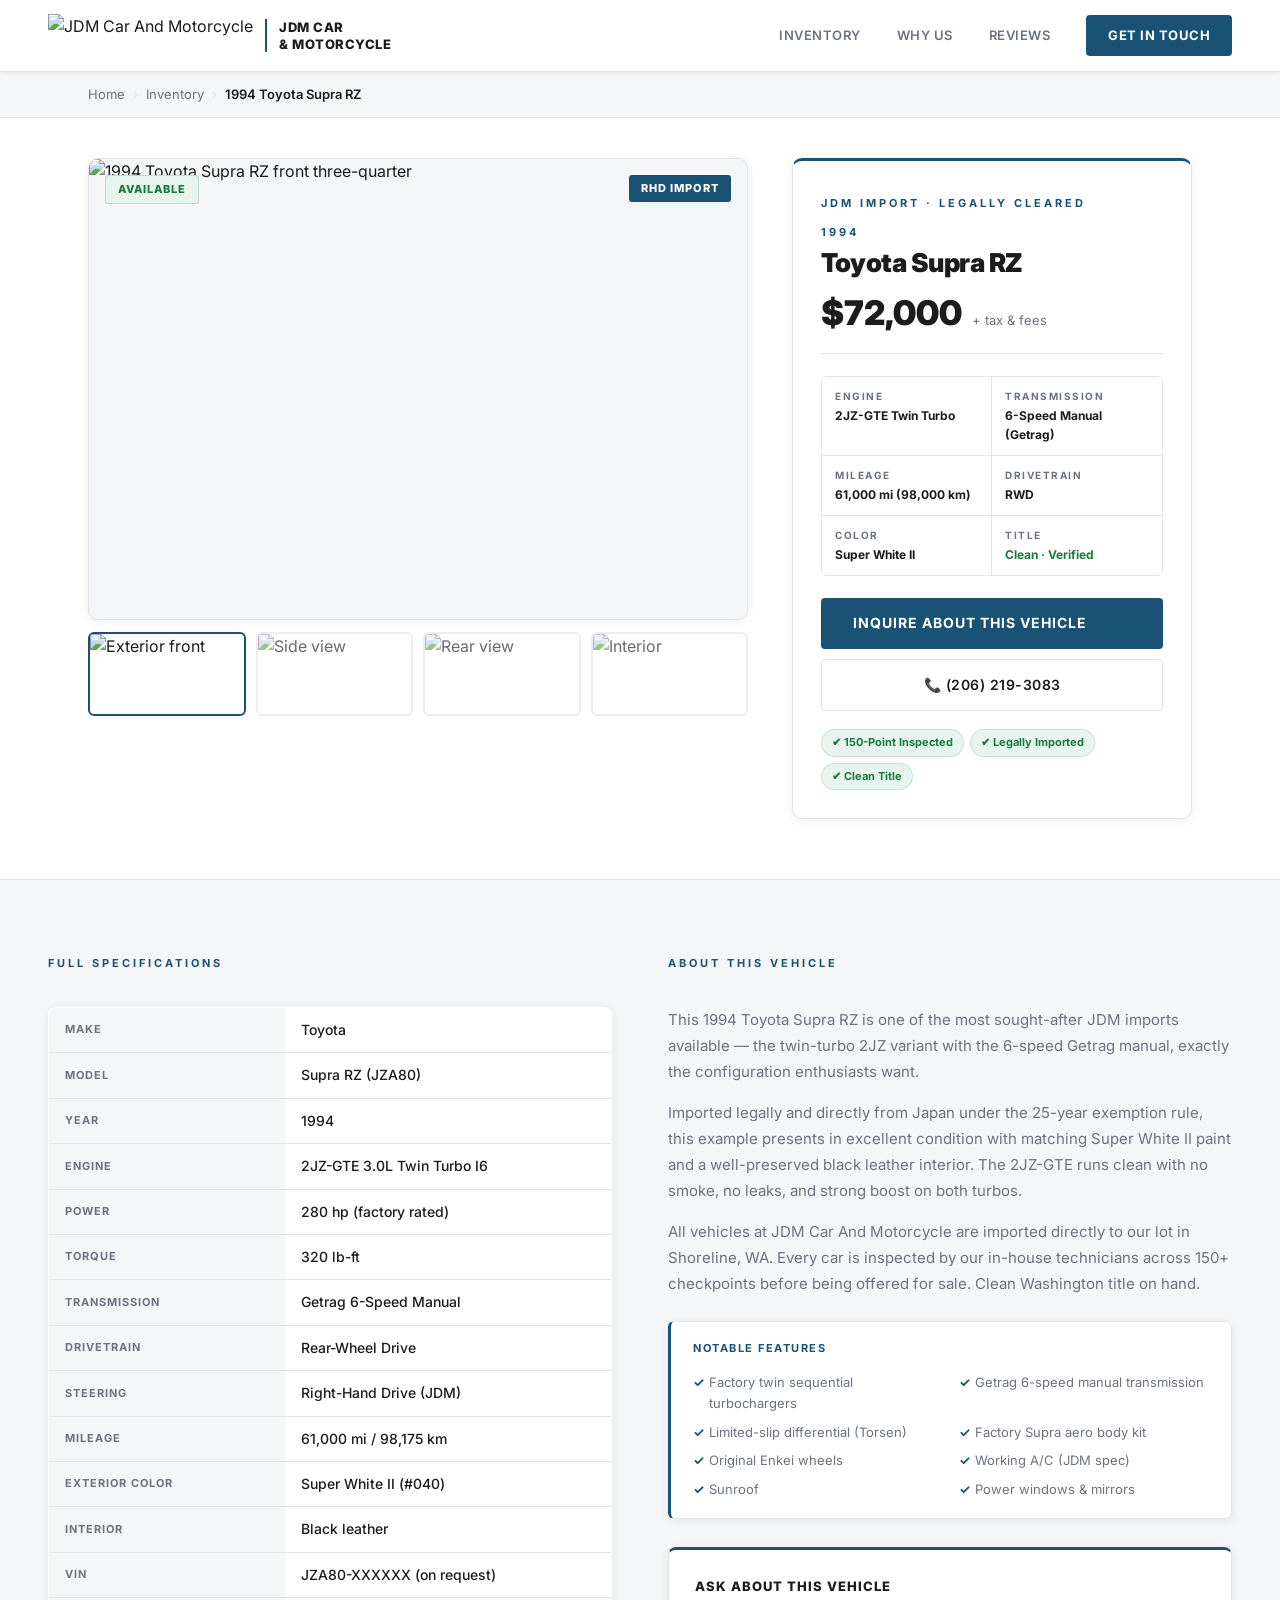
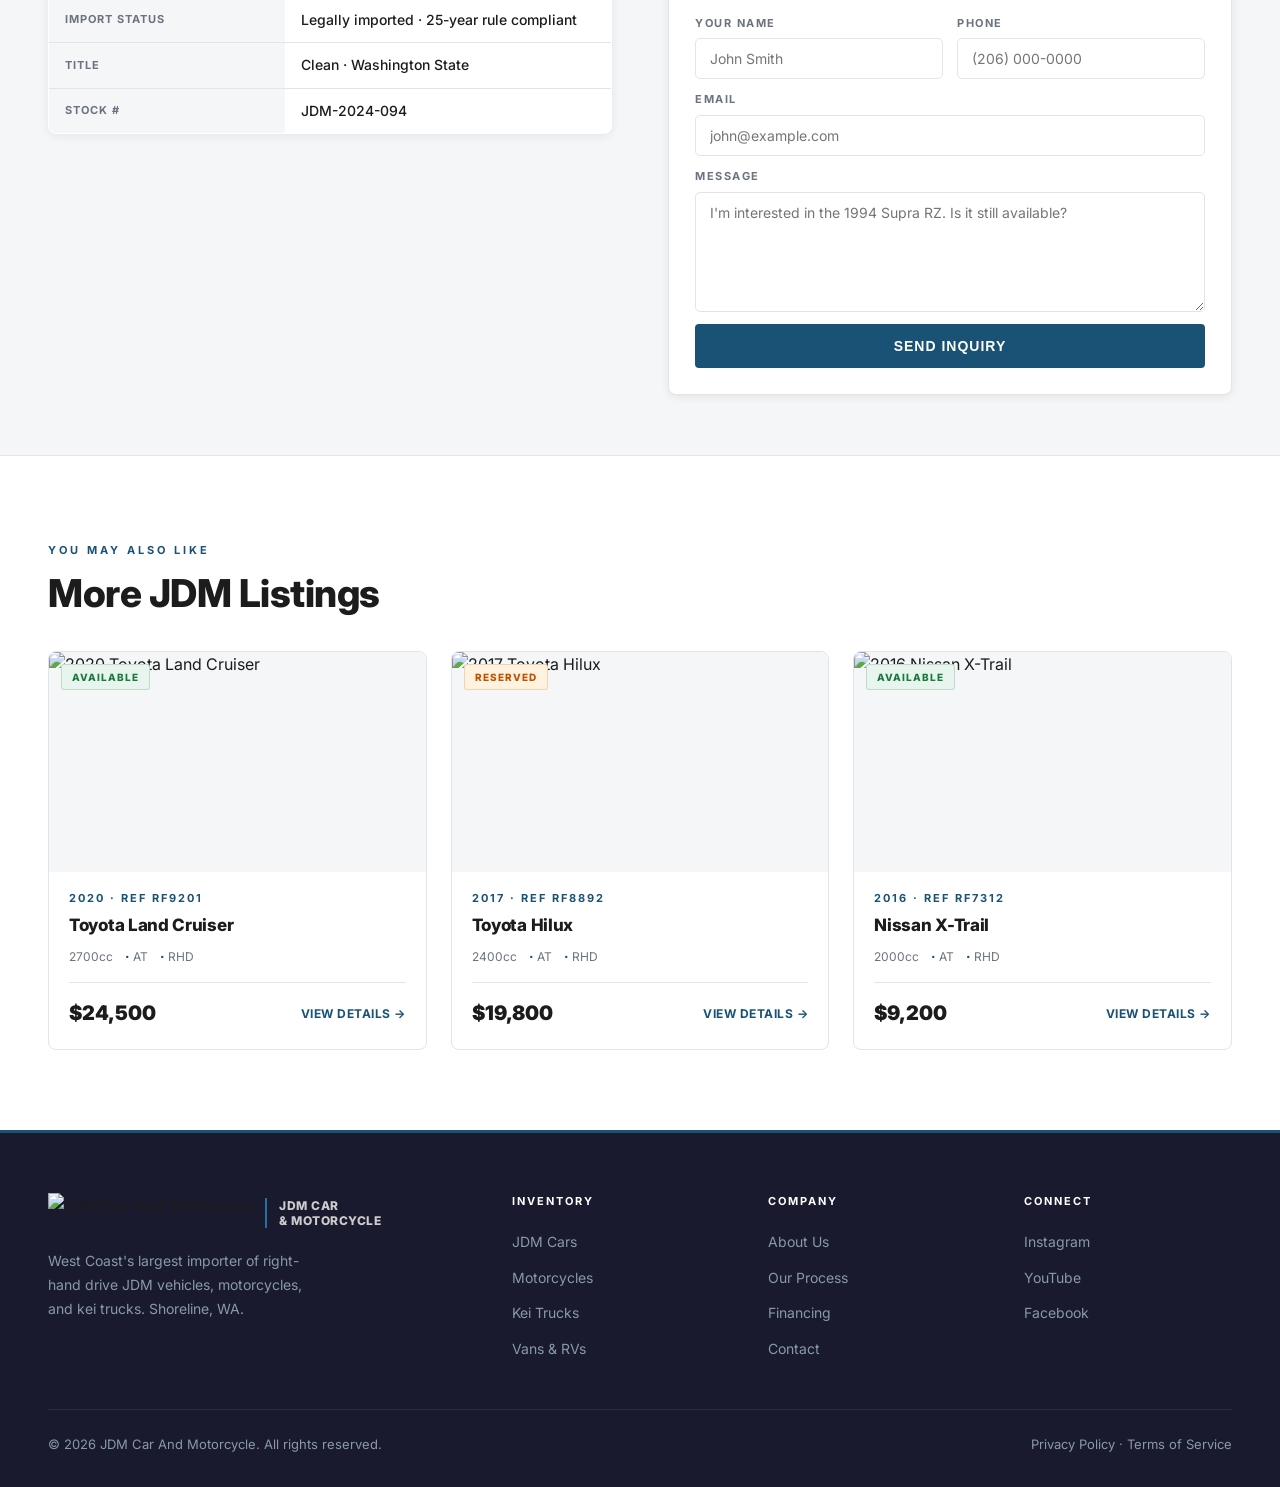
==== vehicle.html @ b1fac170 "Fix broken Aqua Hybrid photo with working Unsplash ID" ====
<!DOCTYPE html>
<html lang="en">
<head>
  <meta charset="UTF-8" />
  <meta name="viewport" content="width=device-width, initial-scale=1.0" />
  <title>1994 Toyota Supra RZ — JDM Car And Motorcycle</title>
  <meta name="description" content="1994 Toyota Supra RZ — 2JZ-GTE Twin Turbo, 6-Speed Manual, 61,000 mi. Legally imported from Japan. JDM Car And Motorcycle, Shoreline WA." />
  <link rel="preconnect" href="https://fonts.googleapis.com" />
  <link href="https://fonts.googleapis.com/css2?family=Inter:wght@400;500;600;700;800;900&display=swap" rel="stylesheet" />
  <link rel="stylesheet" href="styles.css" />
  <link rel="stylesheet" href="vehicle.css" />
</head>
<body>

  <!-- ===== HEADER ===== -->
  <header>
    <a href="index.html" class="logo-wrap">
      <img src="jdm-logo.jpeg" alt="JDM Car And Motorcycle" class="logo-img" />
      <span class="logo-name">JDM Car<br/>&amp; Motorcycle</span>
    </a>
    <nav>
      <a href="index.html#inventory">Inventory</a>
      <a href="index.html#why">Why Us</a>
      <a href="index.html#testimonials">Reviews</a>
      <a href="index.html#contact" class="nav-cta">Get in Touch</a>
    </nav>
    <button type="button" class="menu-toggle" aria-label="Menu">
      <span></span><span></span><span></span>
    </button>
  </header>

  <!-- ===== BREADCRUMB ===== -->
  <div class="breadcrumb-bar">
    <div class="breadcrumb-inner">
      <a href="index.html">Home</a>
      <span class="bc-sep">›</span>
      <a href="index.html#inventory">Inventory</a>
      <span class="bc-sep">›</span>
      <span>1994 Toyota Supra RZ</span>
    </div>
  </div>

  <!-- ===== VEHICLE HERO ===== -->
  <section class="vehicle-hero">

    <!-- Main image + gallery -->
    <div class="gallery-panel">
      <div class="main-image">
        <img id="main-img" src="https://images.unsplash.com/photo-1552519507-da3b142c6e3d?w=1200&q=85" alt="1994 Toyota Supra RZ front three-quarter" />
        <span class="vehicle-badge-hero">Available</span>
        <span class="rhd-tag">RHD Import</span>
      </div>
      <div class="thumb-row">
        <img class="thumb active" src="https://images.unsplash.com/photo-1552519507-da3b142c6e3d?w=400&q=75" alt="Exterior front" onclick="swapImg(this, 'https://images.unsplash.com/photo-1552519507-da3b142c6e3d?w=1200&q=85')" />
        <img class="thumb" src="https://images.unsplash.com/photo-1541899481282-d53bffe3c35d?w=400&q=75" alt="Side view" onclick="swapImg(this, 'https://images.unsplash.com/photo-1541899481282-d53bffe3c35d?w=1200&q=85')" />
        <img class="thumb" src="https://images.unsplash.com/photo-1533473359331-0135ef1b58bf?w=400&q=75" alt="Rear view" onclick="swapImg(this, 'https://images.unsplash.com/photo-1533473359331-0135ef1b58bf?w=1200&q=85')" />
        <img class="thumb" src="https://images.unsplash.com/photo-1606016159991-dfe4f2746ad5?w=400&q=75" alt="Interior" onclick="swapImg(this, 'https://images.unsplash.com/photo-1606016159991-dfe4f2746ad5?w=1200&q=85')" />
      </div>
    </div>

    <!-- Info panel -->
    <div class="info-panel">
      <div class="section-label">JDM Import · Legally Cleared</div>
      <div class="vehicle-year-tag">1994</div>
      <h1 class="vehicle-title">Toyota Supra RZ</h1>

      <div class="price-row">
        <span class="vehicle-price">$72,000</span>
        <span class="price-note">+ tax &amp; fees</span>
      </div>

      <div class="quick-specs">
        <div class="qs-item">
          <div class="qs-label">Engine</div>
          <div class="qs-value">2JZ-GTE Twin Turbo</div>
        </div>
        <div class="qs-item">
          <div class="qs-label">Transmission</div>
          <div class="qs-value">6-Speed Manual (Getrag)</div>
        </div>
        <div class="qs-item">
          <div class="qs-label">Mileage</div>
          <div class="qs-value">61,000 mi (98,000 km)</div>
        </div>
        <div class="qs-item">
          <div class="qs-label">Drivetrain</div>
          <div class="qs-value">RWD</div>
        </div>
        <div class="qs-item">
          <div class="qs-label">Color</div>
          <div class="qs-value">Super White II</div>
        </div>
        <div class="qs-item">
          <div class="qs-label">Title</div>
          <div class="qs-value green">Clean · Verified</div>
        </div>
      </div>

      <div class="panel-actions">
        <a href="index.html#contact" class="btn-primary">Inquire About This Vehicle</a>
        <a href="tel:2062193083" class="btn-outline">📞 (206) 219-3083</a>
      </div>

      <div class="trust-row">
        <div class="trust-item">✔ 150-Point Inspected</div>
        <div class="trust-item">✔ Legally Imported</div>
        <div class="trust-item">✔ Clean Title</div>
      </div>
    </div>
  </section>

  <!-- ===== FULL SPECS ===== -->
  <div class="details-wrap">
    <div class="details-grid">

      <!-- Specs table -->
      <div class="specs-block">
        <h2 class="block-title"><span class="section-label">Full Specifications</span></h2>
        <table class="specs-table">
          <tbody>
            <tr><th>Make</th><td>Toyota</td></tr>
            <tr><th>Model</th><td>Supra RZ (JZA80)</td></tr>
            <tr><th>Year</th><td>1994</td></tr>
            <tr><th>Engine</th><td>2JZ-GTE 3.0L Twin Turbo I6</td></tr>
            <tr><th>Power</th><td>280 hp (factory rated)</td></tr>
            <tr><th>Torque</th><td>320 lb-ft</td></tr>
            <tr><th>Transmission</th><td>Getrag 6-Speed Manual</td></tr>
            <tr><th>Drivetrain</th><td>Rear-Wheel Drive</td></tr>
            <tr><th>Steering</th><td>Right-Hand Drive (JDM)</td></tr>
            <tr><th>Mileage</th><td>61,000 mi / 98,175 km</td></tr>
            <tr><th>Exterior Color</th><td>Super White II (#040)</td></tr>
            <tr><th>Interior</th><td>Black leather</td></tr>
            <tr><th>VIN</th><td>JZA80-XXXXXX (on request)</td></tr>
            <tr><th>Import Status</th><td>Legally imported · 25-year rule compliant</td></tr>
            <tr><th>Title</th><td>Clean · Washington State</td></tr>
            <tr><th>Stock #</th><td>JDM-2024-094</td></tr>
          </tbody>
        </table>
      </div>

      <!-- Description + inquiry -->
      <div class="desc-block">
        <h2 class="block-title"><span class="section-label">About This Vehicle</span></h2>
        <div class="vehicle-desc">
          <p>This 1994 Toyota Supra RZ is one of the most sought-after JDM imports available — the twin-turbo 2JZ variant with the 6-speed Getrag manual, exactly the configuration enthusiasts want.</p>
          <p>Imported legally and directly from Japan under the 25-year exemption rule, this example presents in excellent condition with matching Super White II paint and a well-preserved black leather interior. The 2JZ-GTE runs clean with no smoke, no leaks, and strong boost on both turbos.</p>
          <p>All vehicles at JDM Car And Motorcycle are imported directly to our lot in Shoreline, WA. Every car is inspected by our in-house technicians across 150+ checkpoints before being offered for sale. Clean Washington title on hand.</p>
        </div>

        <div class="features-list">
          <h3>Notable Features</h3>
          <ul>
            <li>Factory twin sequential turbochargers</li>
            <li>Getrag 6-speed manual transmission</li>
            <li>Limited-slip differential (Torsen)</li>
            <li>Factory Supra aero body kit</li>
            <li>Original Enkei wheels</li>
            <li>Working A/C (JDM spec)</li>
            <li>Sunroof</li>
            <li>Power windows &amp; mirrors</li>
          </ul>
        </div>

        <!-- Mini inquiry form -->
        <div class="vehicle-inquiry">
          <h3>Ask About This Vehicle</h3>
          <form onsubmit="return false;" class="mini-form">
            <div class="form-row">
              <div class="form-group">
                <label for="v-name">Your Name</label>
                <input id="v-name" type="text" placeholder="John Smith" />
              </div>
              <div class="form-group">
                <label for="v-phone">Phone</label>
                <input id="v-phone" type="tel" placeholder="(206) 000-0000" />
              </div>
            </div>
            <div class="form-group">
              <label for="v-email">Email</label>
              <input id="v-email" type="email" placeholder="john@example.com" />
            </div>
            <div class="form-group">
              <label for="v-msg">Message</label>
              <textarea id="v-msg" placeholder="I'm interested in the 1994 Supra RZ. Is it still available?"></textarea>
            </div>
            <button type="submit" class="btn-primary btn-full">Send Inquiry</button>
          </form>
        </div>
      </div>

    </div>
  </div>

  <!-- ===== RELATED LISTINGS ===== -->
  <div class="related-wrap">
    <div class="related-inner">
      <div class="section-label">You May Also Like</div>
      <h2 class="section-title">More JDM Listings</h2>

      <div class="related-grid">

        <a href="vehicle.html" class="car-card">
          <div class="car-image">
            <img src="https://images.unsplash.com/photo-1541899481282-d53bffe3c35d?w=600&q=75" alt="2020 Toyota Land Cruiser" loading="lazy" />
            <span class="car-badge">Available</span>
          </div>
          <div class="car-info">
            <div class="car-year">2020 · Ref RF9201</div>
            <div class="car-name">Toyota Land Cruiser</div>
            <div class="car-specs">
              <span>2700cc</span><span>AT</span><span>RHD</span>
            </div>
            <div class="car-footer">
              <div class="car-price">$24,500</div>
              <div class="car-link">View Details →</div>
            </div>
          </div>
        </a>

        <a href="vehicle.html" class="car-card">
          <div class="car-image">
            <img src="https://images.unsplash.com/photo-1533473359331-0135ef1b58bf?w=600&q=75" alt="2017 Toyota Hilux" loading="lazy" />
            <span class="car-badge reserved">Reserved</span>
          </div>
          <div class="car-info">
            <div class="car-year">2017 · Ref RF8892</div>
            <div class="car-name">Toyota Hilux</div>
            <div class="car-specs">
              <span>2400cc</span><span>AT</span><span>RHD</span>
            </div>
            <div class="car-footer">
              <div class="car-price">$19,800</div>
              <div class="car-link">View Details →</div>
            </div>
          </div>
        </a>

        <a href="vehicle.html" class="car-card">
          <div class="car-image">
            <img src="https://images.unsplash.com/photo-1583121274602-3e2820c69888?w=600&q=75" alt="2016 Nissan X-Trail" loading="lazy" />
            <span class="car-badge">Available</span>
          </div>
          <div class="car-info">
            <div class="car-year">2016 · Ref RF7312</div>
            <div class="car-name">Nissan X-Trail</div>
            <div class="car-specs">
              <span>2000cc</span><span>AT</span><span>RHD</span>
            </div>
            <div class="car-footer">
              <div class="car-price">$9,200</div>
              <div class="car-link">View Details →</div>
            </div>
          </div>
        </a>

      </div>
    </div>
  </div>

  <!-- ===== FOOTER ===== -->
  <footer>
    <div class="footer-inner">
      <div class="footer-brand">
        <a href="index.html" class="logo-wrap">
          <img src="jdm-logo.jpeg" alt="JDM Car And Motorcycle" class="logo-img" />
          <span class="logo-name">JDM Car<br/>&amp; Motorcycle</span>
        </a>
        <p>West Coast's largest importer of right-hand drive JDM vehicles, motorcycles, and kei trucks. Shoreline, WA.</p>
      </div>
      <div class="footer-col">
        <h4>Inventory</h4>
        <ul>
          <li><a href="index.html#inventory">JDM Cars</a></li>
          <li><a href="index.html#inventory">Motorcycles</a></li>
          <li><a href="index.html#inventory">Kei Trucks</a></li>
          <li><a href="index.html#inventory">Vans &amp; RVs</a></li>
        </ul>
      </div>
      <div class="footer-col">
        <h4>Company</h4>
        <ul>
          <li><a href="index.html#why">About Us</a></li>
          <li><a href="index.html#why">Our Process</a></li>
          <li><a href="index.html#contact">Financing</a></li>
          <li><a href="index.html#contact">Contact</a></li>
        </ul>
      </div>
      <div class="footer-col">
        <h4>Connect</h4>
        <ul>
          <li><a href="https://www.instagram.com/jdmcarandmotorcycle/" target="_blank" rel="noopener">Instagram</a></li>
          <li><a href="https://www.youtube.com/@jdmcarandmotorcycle" target="_blank" rel="noopener">YouTube</a></li>
          <li><a href="https://www.facebook.com/jdmcarandmotorcycle/" target="_blank" rel="noopener">Facebook</a></li>
        </ul>
      </div>
    </div>
    <div class="footer-bottom">
      <span>© 2026 JDM Car And Motorcycle. All rights reserved.</span>
      <span>Privacy Policy · Terms of Service</span>
    </div>
  </footer>

  <script src="main.js"></script>
  <script>
    function swapImg(thumb, src) {
      document.getElementById('main-img').src = src;
      document.querySelectorAll('.thumb').forEach(t => t.classList.remove('active'));
      thumb.classList.add('active');
    }
  </script>
</body>
</html>
---- styles.css ----
/* ===== THEME — Light / Professional (japaneseclassics.com style) ===== */
:root {
  --bg: #ffffff;
  --surface: #f5f6f7;
  --card: #ffffff;
  --border: #e2e4e7;
  --shadow: 0 2px 10px rgba(0,0,0,0.07);
  --shadow-hover: 0 8px 28px rgba(0,0,0,0.13);
  --blue: #1a5276;
  --blue-mid: #2471a3;
  --blue-light: #d6eaf8;
  --blue-glow: rgba(26, 82, 118, 0.08);
  --text: #1c1c1c;
  --muted: #6b7280;
  --light: #f0f4f8;
  --white: #ffffff;
  --green: #1a7a3c;
  --green-bg: #e8f5ee;
  --orange: #c05200;
  --orange-bg: #fff3e0;
  --red-bg: #fce8e8;
  --red: #b71c1c;
}

* { margin: 0; padding: 0; box-sizing: border-box; }
html { scroll-behavior: smooth; }

body {
  background: var(--bg);
  color: var(--text);
  font-family: 'Inter', 'Segoe UI', sans-serif;
  font-size: 16px;
  line-height: 1.6;
}

a { text-decoration: none; color: inherit; }
img { display: block; width: 100%; }

/* ===== HEADER ===== */
header {
  position: fixed;
  top: 0; left: 0; right: 0;
  z-index: 100;
  background: #fff;
  border-bottom: 1px solid var(--border);
  padding: 0 48px;
  height: 72px;
  display: flex;
  align-items: center;
  justify-content: space-between;
  box-shadow: 0 1px 4px rgba(0,0,0,0.06);
}

.logo-wrap {
  display: flex;
  align-items: center;
  gap: 12px;
  text-decoration: none;
}

.logo-img {
  height: 44px;
  width: auto;
  object-fit: contain;
  flex-shrink: 0;
}

.logo-name {
  font-size: 13px;
  font-weight: 800;
  line-height: 1.25;
  letter-spacing: 0.5px;
  text-transform: uppercase;
  color: var(--text);
  border-left: 2px solid var(--blue);
  padding-left: 12px;
}

.footer-brand .logo-img { height: 40px; }
.footer-brand .logo-name { font-size: 12px; color: #ccc; border-color: var(--blue-mid); }

nav { display: flex; align-items: center; gap: 36px; }

nav a {
  font-size: 13px;
  font-weight: 600;
  letter-spacing: 0.5px;
  text-transform: uppercase;
  color: var(--muted);
  transition: color 0.2s;
}

nav a:hover { color: var(--blue); }

.nav-cta {
  background: var(--blue);
  color: #fff !important;
  padding: 10px 22px;
  border-radius: 4px;
  font-weight: 700 !important;
  transition: background 0.2s, transform 0.1s !important;
}

.nav-cta:hover {
  background: var(--blue-mid) !important;
  transform: translateY(-1px);
  color: #fff !important;
}

.menu-toggle { display: none; cursor: pointer; flex-direction: column; gap: 5px; }
.menu-toggle span { display: block; width: 24px; height: 2px; background: var(--text); transition: 0.3s; }

/* ===== HERO ===== */
.hero {
  position: relative;
  min-height: 100vh;
  display: flex;
  align-items: center;
  overflow: hidden;
  padding-top: 72px;
}

.hero-bg {
  position: absolute;
  inset: 0;
  background:
    linear-gradient(90deg, rgba(255,255,255,0.97) 45%, rgba(255,255,255,0.3) 100%),
    url('https://picsum.photos/seed/jdmhero/1800/1000') center/cover no-repeat;
}

.hero-content {
  position: relative;
  max-width: 1200px;
  margin: 0 auto;
  padding: 80px 48px;
}

.hero-badge {
  display: inline-flex;
  align-items: center;
  gap: 8px;
  background: var(--blue-light);
  color: var(--blue);
  font-size: 11px;
  font-weight: 700;
  letter-spacing: 2px;
  text-transform: uppercase;
  padding: 6px 16px;
  border-radius: 2px;
  margin-bottom: 24px;
}

.hero h1 {
  font-size: clamp(40px, 5.5vw, 80px);
  font-weight: 900;
  line-height: 1.0;
  letter-spacing: -1.5px;
  text-transform: uppercase;
  color: var(--text);
  margin-bottom: 20px;
}

.hero h1 em {
  color: var(--blue);
  font-style: normal;
}

.hero p {
  font-size: 17px;
  color: var(--muted);
  max-width: 480px;
  margin-bottom: 36px;
  line-height: 1.7;
}

.hero-actions { display: flex; gap: 14px; flex-wrap: wrap; }

.btn-primary {
  background: var(--blue);
  color: #fff;
  padding: 14px 32px;
  font-size: 14px;
  font-weight: 700;
  letter-spacing: 1px;
  text-transform: uppercase;
  border-radius: 4px;
  border: none;
  cursor: pointer;
  transition: background 0.2s, transform 0.15s;
  display: inline-block;
}

.btn-primary:hover {
  background: var(--blue-mid);
  transform: translateY(-2px);
  color: #fff;
}

.btn-outline {
  background: transparent;
  color: var(--text);
  padding: 14px 32px;
  font-size: 14px;
  font-weight: 600;
  letter-spacing: 0.5px;
  text-transform: uppercase;
  border: 1.5px solid var(--border);
  border-radius: 4px;
  cursor: pointer;
  transition: border-color 0.2s, color 0.2s, transform 0.15s;
  display: inline-block;
}

.btn-outline:hover {
  border-color: var(--blue);
  color: var(--blue);
  transform: translateY(-2px);
}

/* Stats bar */
.hero-stats {
  display: inline-flex;
  margin-top: 56px;
  border: 1px solid var(--border);
  border-top: 3px solid var(--blue);
  border-radius: 6px;
  background: #fff;
  box-shadow: var(--shadow);
  overflow: hidden;
  flex-wrap: wrap;
}

.stat-item {
  padding: 18px 32px;
  border-right: 1px solid var(--border);
}

.stat-item:last-child { border-right: none; }

.stat-item h3 {
  font-size: 32px;
  font-weight: 900;
  color: var(--blue);
  line-height: 1;
}

.stat-item p {
  font-size: 11px;
  color: var(--muted);
  letter-spacing: 1px;
  text-transform: uppercase;
  margin: 4px 0 0;
}

.hero-scroll {
  position: absolute;
  bottom: 40px;
  left: 48px;
  display: flex;
  align-items: center;
  gap: 12px;
  font-size: 11px;
  letter-spacing: 2px;
  text-transform: uppercase;
  color: var(--muted);
}

.hero-scroll::before {
  content: '';
  display: block;
  width: 40px;
  height: 1px;
  background: var(--blue);
}

/* ===== SECTIONS ===== */
section {
  position: relative;
  padding: 90px 48px;
  max-width: 1200px;
  margin: 0 auto;
}

.section-label {
  display: inline-block;
  font-size: 11px;
  font-weight: 700;
  letter-spacing: 3px;
  text-transform: uppercase;
  color: var(--blue);
  margin-bottom: 12px;
}

.section-title {
  font-size: clamp(26px, 3vw, 42px);
  font-weight: 800;
  letter-spacing: -0.5px;
  line-height: 1.15;
  margin-bottom: 14px;
  color: var(--text);
}

.section-sub {
  font-size: 16px;
  color: var(--muted);
  max-width: 580px;
  margin-bottom: 52px;
  line-height: 1.7;
}

/* ===== INVENTORY ===== */
#inventory { padding-top: 100px; }

.inventory-filter {
  display: flex;
  gap: 8px;
  margin-bottom: 36px;
  flex-wrap: wrap;
  padding-bottom: 20px;
  border-bottom: 1px solid var(--border);
}

.filter-btn {
  padding: 8px 20px;
  background: #fff;
  border: 1.5px solid var(--border);
  border-radius: 30px;
  font-size: 12px;
  font-weight: 600;
  letter-spacing: 0.5px;
  text-transform: uppercase;
  color: var(--muted);
  cursor: pointer;
  transition: all 0.2s;
}

.filter-btn:hover { border-color: var(--blue); color: var(--blue); }

.filter-btn.active {
  background: var(--blue);
  border-color: var(--blue);
  color: #fff;
}

.inventory-grid {
  display: grid;
  grid-template-columns: repeat(3, 1fr);
  gap: 28px;
}

/* Car card — clean white card with shadow */
.car-card {
  background: #fff;
  border: 1px solid var(--border);
  border-radius: 8px;
  overflow: hidden;
  transition: box-shadow 0.25s, transform 0.25s;
  cursor: pointer;
  display: block;
  color: var(--text);
}

.car-card:hover {
  box-shadow: var(--shadow-hover);
  transform: translateY(-4px);
}

.car-card:hover .car-image img { transform: scale(1.04); }

.car-image {
  position: relative;
  height: 220px;
  overflow: hidden;
  background: var(--surface);
}

.car-image img {
  height: 100%;
  width: 100%;
  object-fit: cover;
  transition: transform 0.4s ease;
}

.car-badge {
  position: absolute;
  top: 12px; left: 12px;
  font-size: 10px;
  font-weight: 800;
  letter-spacing: 1px;
  text-transform: uppercase;
  padding: 4px 10px;
  border-radius: 3px;
  background: var(--green-bg);
  color: var(--green);
  border: 1px solid rgba(26,122,60,0.2);
}

.car-badge.sold {
  background: var(--red-bg);
  color: var(--red);
  border-color: rgba(183,28,28,0.2);
}

.car-badge.reserved {
  background: var(--orange-bg);
  color: var(--orange);
  border-color: rgba(192,82,0,0.2);
}

.car-info { padding: 18px 20px 20px; }

.car-year {
  font-size: 11px;
  color: var(--blue);
  font-weight: 700;
  letter-spacing: 2px;
  text-transform: uppercase;
}

.car-name {
  font-size: 17px;
  font-weight: 800;
  letter-spacing: -0.3px;
  margin: 4px 0 8px;
  color: var(--text);
}

.car-specs {
  display: flex;
  gap: 12px;
  font-size: 12px;
  color: var(--muted);
  margin-bottom: 16px;
  flex-wrap: wrap;
}

.car-specs span { display: flex; align-items: center; gap: 4px; }
.car-specs span::before { content: '·'; color: var(--blue); font-weight: 900; }
.car-specs span:first-child::before { display: none; }

.car-footer {
  display: flex;
  justify-content: space-between;
  align-items: center;
  border-top: 1px solid var(--border);
  padding-top: 14px;
}

.car-price {
  font-size: 20px;
  font-weight: 900;
  color: var(--text);
}

.car-link {
  font-size: 12px;
  font-weight: 700;
  letter-spacing: 0.5px;
  text-transform: uppercase;
  color: var(--blue);
  transition: color 0.2s;
}

.btn-full { width: 100%; text-align: center; }

.inventory-more { text-align: center; margin-top: 48px; }

/* ===== WHY US — grey band ===== */
#why {
  padding-top: 90px;
  padding-bottom: 90px;
}

#why::before {
  content: '';
  position: absolute;
  top: 0; bottom: 0;
  left: 50%;
  transform: translateX(-50%);
  width: 100vw;
  background: var(--surface);
  border-top: 1px solid var(--border);
  border-bottom: 1px solid var(--border);
  z-index: -1;
}

.why-grid {
  display: grid;
  grid-template-columns: repeat(3, 1fr);
  gap: 24px;
}

.why-item {
  background: #fff;
  border: 1px solid var(--border);
  border-top: 3px solid var(--blue);
  border-radius: 8px;
  padding: 28px 24px;
  box-shadow: var(--shadow);
  transition: box-shadow 0.2s, transform 0.2s;
}

.why-item:hover {
  box-shadow: var(--shadow-hover);
  transform: translateY(-3px);
}

.why-icon {
  width: 50px;
  height: 50px;
  background: var(--blue-light);
  border: none;
  border-radius: 8px;
  display: flex;
  align-items: center;
  justify-content: center;
  font-size: 22px;
  margin-bottom: 18px;
}

.why-item h3 {
  font-size: 15px;
  font-weight: 800;
  text-transform: uppercase;
  letter-spacing: 0.3px;
  margin-bottom: 10px;
  color: var(--text);
}

.why-item p { font-size: 14px; color: var(--muted); line-height: 1.7; }

/* ===== TESTIMONIALS ===== */
#testimonials {
  padding-top: 90px;
  padding-bottom: 90px;
}

.testimonials-grid {
  display: grid;
  grid-template-columns: repeat(3, 1fr);
  gap: 24px;
}

.testimonial-card {
  background: #fff;
  border: 1px solid var(--border);
  border-radius: 8px;
  padding: 28px;
  box-shadow: var(--shadow);
  transition: box-shadow 0.2s, transform 0.2s;
}

.testimonial-card:hover {
  box-shadow: var(--shadow-hover);
  transform: translateY(-3px);
}

.stars {
  color: #f59e0b;
  font-size: 16px;
  margin-bottom: 14px;
  letter-spacing: 2px;
}

.testimonial-card blockquote {
  font-size: 14px;
  color: var(--muted);
  line-height: 1.75;
  font-style: italic;
  margin-bottom: 20px;
}

.reviewer { display: flex; align-items: center; gap: 12px; }

.avatar {
  width: 40px;
  height: 40px;
  border-radius: 50%;
  background: var(--blue-light);
  display: flex;
  align-items: center;
  justify-content: center;
  font-weight: 800;
  font-size: 13px;
  color: var(--blue);
  flex-shrink: 0;
}

.reviewer-name { font-weight: 700; font-size: 14px; color: var(--text); }
.reviewer-loc { font-size: 12px; color: var(--muted); }

/* ===== CONTACT ===== */
#contact {
  display: grid;
  grid-template-columns: 1fr 1fr;
  gap: 72px;
  align-items: start;
  max-width: 1200px;
  margin: 0 auto;
  padding: 90px 48px;
}

.contact-form { display: flex; flex-direction: column; gap: 14px; }
.form-row { display: grid; grid-template-columns: 1fr 1fr; gap: 14px; }
.form-group { display: flex; flex-direction: column; gap: 6px; }

.form-group label {
  font-size: 11px;
  font-weight: 700;
  letter-spacing: 1.5px;
  text-transform: uppercase;
  color: var(--muted);
}

.form-group input,
.form-group select,
.form-group textarea {
  background: #fff;
  border: 1.5px solid var(--border);
  border-radius: 5px;
  padding: 11px 14px;
  font-size: 14px;
  color: var(--text);
  font-family: inherit;
  outline: none;
  transition: border-color 0.2s, box-shadow 0.2s;
}

.form-group input:focus,
.form-group select:focus,
.form-group textarea:focus {
  border-color: var(--blue);
  box-shadow: 0 0 0 3px var(--blue-glow);
}

.form-group textarea { resize: vertical; min-height: 120px; }
.form-group select option { background: #fff; }

/* Contact info panel */
.contact-info {
  padding: 32px;
  border: 1px solid var(--border);
  border-top: 3px solid var(--blue);
  border-radius: 8px;
  background: var(--surface);
  box-shadow: var(--shadow);
}

.contact-info h3 {
  font-size: 12px;
  font-weight: 700;
  letter-spacing: 2px;
  text-transform: uppercase;
  color: var(--blue);
  margin-bottom: 24px;
  padding-bottom: 14px;
  border-bottom: 1px solid var(--border);
}

.info-item {
  display: flex;
  gap: 14px;
  align-items: flex-start;
  margin-bottom: 20px;
  padding-bottom: 20px;
  border-bottom: 1px solid var(--border);
}

.info-item:last-child { border-bottom: none; margin-bottom: 0; padding-bottom: 0; }

.info-icon {
  width: 38px;
  height: 38px;
  background: var(--blue-light);
  border-radius: 6px;
  display: flex;
  align-items: center;
  justify-content: center;
  font-size: 16px;
  flex-shrink: 0;
}

.info-item h4 { font-size: 13px; font-weight: 700; margin-bottom: 2px; color: var(--text); }
.info-item p { font-size: 13px; color: var(--muted); line-height: 1.6; }

/* ===== FOOTER ===== */
footer {
  background: #1a1a2e;
  border-top: 3px solid var(--blue);
  padding: 60px 48px 32px;
}

.footer-inner {
  max-width: 1200px;
  margin: 0 auto;
  display: grid;
  grid-template-columns: 2fr 1fr 1fr 1fr;
  gap: 48px;
  margin-bottom: 48px;
}

.footer-brand p { font-size: 14px; color: #8899aa; margin-top: 16px; max-width: 260px; line-height: 1.7; }

.footer-col h4 {
  font-size: 11px;
  font-weight: 700;
  letter-spacing: 2px;
  text-transform: uppercase;
  color: #fff;
  margin-bottom: 18px;
}

.footer-col ul { list-style: none; display: flex; flex-direction: column; gap: 10px; }

.footer-col ul li a {
  font-size: 14px;
  color: #8899aa;
  transition: color 0.2s;
}

.footer-col ul li a:hover { color: #fff; }

.footer-bottom {
  max-width: 1200px;
  margin: 0 auto;
  border-top: 1px solid rgba(255,255,255,0.08);
  padding-top: 24px;
  display: flex;
  justify-content: space-between;
  align-items: center;
  font-size: 13px;
  color: #8899aa;
}

/* ===== RESPONSIVE ===== */
@media (max-width: 1024px) {
  .inventory-grid { grid-template-columns: repeat(2, 1fr); }
  .why-grid { grid-template-columns: repeat(2, 1fr); }
  .footer-inner { grid-template-columns: repeat(2, 1fr); }
}

@media (max-width: 768px) {
  header { padding: 0 20px; }
  nav { display: none; }
  nav.open { display: flex; flex-direction: column; position: fixed; inset: 72px 0 0; background: #fff; padding: 32px 24px; gap: 24px; z-index: 99; border-top: 1px solid var(--border); }
  .menu-toggle { display: flex; }

  .hero-content { padding: 60px 20px; }
  .hero-bg { background: linear-gradient(180deg, rgba(255,255,255,0.98) 60%, rgba(255,255,255,0.8) 100%), url('https://picsum.photos/seed/jdmhero/800/600') center/cover no-repeat; }
  .hero-stats { display: grid; grid-template-columns: 1fr 1fr; }
  .stat-item { border-right: none; border-bottom: 1px solid var(--border); }
  .stat-item:nth-child(odd) { border-right: 1px solid var(--border); }
  .stat-item:nth-last-child(-n+2) { border-bottom: none; }

  section { padding: 60px 20px; }
  #contact { grid-template-columns: 1fr; padding: 60px 20px; }
  .inventory-grid { grid-template-columns: 1fr; }
  .why-grid { grid-template-columns: 1fr; }
  .testimonials-grid { grid-template-columns: 1fr; }
  .form-row { grid-template-columns: 1fr; }
  .footer-inner { grid-template-columns: 1fr; }
  footer { padding: 40px 20px 24px; }
  .footer-bottom { flex-direction: column; gap: 8px; text-align: center; }
}
---- vehicle.css ----
/* ===== BREADCRUMB ===== */
.breadcrumb-bar {
  background: var(--surface);
  border-bottom: 1px solid var(--border);
  margin-top: 72px;
}

.breadcrumb-inner {
  max-width: 1200px;
  margin: 0 auto;
  padding: 12px 48px;
  display: flex;
  align-items: center;
  gap: 8px;
  font-size: 13px;
  color: var(--muted);
}

.breadcrumb-inner a { color: var(--muted); transition: color 0.2s; }
.breadcrumb-inner a:hover { color: var(--blue); }
.breadcrumb-inner span:last-child { color: var(--text); font-weight: 600; }
.bc-sep { color: var(--border); }

/* ===== VEHICLE HERO ===== */
.vehicle-hero {
  max-width: 1200px;
  margin: 0 auto;
  padding: 40px 48px 60px;
  display: grid;
  grid-template-columns: 1fr 400px;
  gap: 44px;
  align-items: start;
}

/* Gallery */
.gallery-panel { display: flex; flex-direction: column; gap: 12px; }

.main-image {
  position: relative;
  border-radius: 10px;
  overflow: hidden;
  background: var(--surface);
  border: 1px solid var(--border);
  box-shadow: var(--shadow);
}

.main-image img {
  width: 100%;
  height: 460px;
  object-fit: cover;
  display: block;
  transition: opacity 0.2s;
}

.vehicle-badge-hero {
  position: absolute;
  top: 16px; left: 16px;
  background: var(--green-bg);
  color: var(--green);
  border: 1px solid rgba(26,122,60,0.2);
  font-size: 11px;
  font-weight: 800;
  letter-spacing: 1px;
  text-transform: uppercase;
  padding: 5px 12px;
  border-radius: 3px;
}

.rhd-tag {
  position: absolute;
  top: 16px; right: 16px;
  background: var(--blue);
  color: #fff;
  font-size: 11px;
  font-weight: 800;
  letter-spacing: 1px;
  text-transform: uppercase;
  padding: 5px 12px;
  border-radius: 3px;
}

.thumb-row {
  display: grid;
  grid-template-columns: repeat(4, 1fr);
  gap: 10px;
}

.thumb {
  width: 100%;
  height: 84px;
  object-fit: cover;
  border-radius: 6px;
  border: 2px solid var(--border);
  cursor: pointer;
  transition: border-color 0.2s, opacity 0.2s;
  opacity: 0.65;
}

.thumb:hover { opacity: 0.85; }
.thumb.active { border-color: var(--blue); opacity: 1; }

/* Info panel */
.info-panel {
  position: sticky;
  top: 90px;
  background: #fff;
  border: 1px solid var(--border);
  border-top: 3px solid var(--blue);
  border-radius: 10px;
  padding: 28px;
  box-shadow: var(--shadow);
}

.vehicle-year-tag {
  font-size: 11px;
  font-weight: 700;
  letter-spacing: 3px;
  color: var(--blue);
  text-transform: uppercase;
  margin-bottom: 6px;
}

.vehicle-title {
  font-size: 26px;
  font-weight: 900;
  letter-spacing: -0.5px;
  line-height: 1.15;
  margin-bottom: 18px;
  color: var(--text);
}

.price-row {
  display: flex;
  align-items: baseline;
  gap: 10px;
  margin-bottom: 22px;
  padding-bottom: 22px;
  border-bottom: 1px solid var(--border);
}

.vehicle-price {
  font-size: 34px;
  font-weight: 900;
  color: var(--text);
  line-height: 1;
}

.price-note { font-size: 13px; color: var(--muted); }

/* Quick specs grid */
.quick-specs {
  display: grid;
  grid-template-columns: 1fr 1fr;
  gap: 0;
  margin-bottom: 22px;
  border: 1px solid var(--border);
  border-radius: 6px;
  overflow: hidden;
}

.qs-item {
  padding: 11px 13px;
  border-right: 1px solid var(--border);
  border-bottom: 1px solid var(--border);
  background: #fff;
}

.qs-item:nth-child(even) { border-right: none; }
.qs-item:nth-last-child(-n+2) { border-bottom: none; }

.qs-label {
  font-size: 10px;
  font-weight: 700;
  letter-spacing: 1.5px;
  text-transform: uppercase;
  color: var(--muted);
  margin-bottom: 2px;
}

.qs-value {
  font-size: 12px;
  font-weight: 700;
  color: var(--text);
}

.qs-value.green { color: var(--green); }

.panel-actions {
  display: flex;
  flex-direction: column;
  gap: 10px;
  margin-bottom: 18px;
}

.panel-actions .btn-outline { text-align: center; }

/* Trust badges */
.trust-row { display: flex; flex-wrap: wrap; gap: 6px; }

.trust-item {
  font-size: 11px;
  font-weight: 700;
  color: var(--green);
  background: var(--green-bg);
  border: 1px solid rgba(26,122,60,0.15);
  padding: 4px 10px;
  border-radius: 20px;
}

/* ===== DETAILS SECTION ===== */
.details-wrap {
  background: var(--surface);
  border-top: 1px solid var(--border);
  border-bottom: 1px solid var(--border);
  padding: 60px 48px;
}

.details-grid {
  max-width: 1200px;
  margin: 0 auto;
  display: grid;
  grid-template-columns: 1fr 1fr;
  gap: 56px;
  align-items: start;
}

.block-title { margin-bottom: 22px; }

/* Specs table */
.specs-table {
  width: 100%;
  border-collapse: collapse;
  font-size: 14px;
  background: #fff;
  border: 1px solid var(--border);
  border-radius: 8px;
  overflow: hidden;
  box-shadow: var(--shadow);
}

.specs-table th,
.specs-table td {
  padding: 11px 16px;
  text-align: left;
  border-bottom: 1px solid var(--border);
}

.specs-table th {
  font-size: 11px;
  font-weight: 700;
  letter-spacing: 1px;
  text-transform: uppercase;
  color: var(--muted);
  width: 42%;
  background: var(--surface);
}

.specs-table td { color: var(--text); font-weight: 500; }
.specs-table tr:last-child th,
.specs-table tr:last-child td { border-bottom: none; }

/* Vehicle description */
.vehicle-desc { margin-bottom: 24px; }
.vehicle-desc p { color: var(--muted); font-size: 15px; line-height: 1.75; margin-bottom: 14px; }

/* Features list */
.features-list {
  margin-bottom: 28px;
  background: #fff;
  border: 1px solid var(--border);
  border-left: 3px solid var(--blue);
  border-radius: 6px;
  padding: 18px 22px;
  box-shadow: var(--shadow);
}

.features-list h3 {
  font-size: 11px;
  font-weight: 700;
  letter-spacing: 1.5px;
  text-transform: uppercase;
  color: var(--blue);
  margin-bottom: 14px;
}

.features-list ul {
  list-style: none;
  display: grid;
  grid-template-columns: 1fr 1fr;
  gap: 8px 16px;
}

.features-list ul li {
  font-size: 13px;
  color: var(--muted);
  padding-left: 16px;
  position: relative;
}

.features-list ul li::before {
  content: '✓';
  position: absolute;
  left: 0;
  color: var(--blue);
  font-weight: 700;
}

/* Mini inquiry form */
.vehicle-inquiry {
  background: #fff;
  border: 1px solid var(--border);
  border-top: 3px solid var(--blue);
  border-radius: 8px;
  padding: 26px;
  box-shadow: var(--shadow);
}

.vehicle-inquiry h3 {
  font-size: 13px;
  font-weight: 800;
  letter-spacing: 1px;
  text-transform: uppercase;
  margin-bottom: 18px;
  color: var(--text);
}

.mini-form { display: flex; flex-direction: column; gap: 12px; }

/* ===== RELATED ===== */
.related-wrap { padding: 80px 48px; }
.related-inner { max-width: 1200px; margin: 0 auto; }
.related-inner .section-title { margin-bottom: 36px; }

.related-grid {
  display: grid;
  grid-template-columns: repeat(3, 1fr);
  gap: 24px;
}

/* ===== RESPONSIVE ===== */
@media (max-width: 1024px) {
  .vehicle-hero { grid-template-columns: 1fr; }
  .info-panel { position: static; }
  .details-grid { grid-template-columns: 1fr; }
  .related-grid { grid-template-columns: repeat(2, 1fr); }
}

@media (max-width: 768px) {
  .vehicle-hero { padding: 20px 20px 40px; }
  .breadcrumb-inner { padding: 12px 20px; }
  .main-image img { height: 240px; }
  .details-wrap { padding: 40px 20px; }
  .related-wrap { padding: 60px 20px; }
  .features-list ul { grid-template-columns: 1fr; }
  .related-grid { grid-template-columns: 1fr; }
  .quick-specs { grid-template-columns: 1fr; }
  .qs-item { border-right: none; border-bottom: 1px solid var(--border); }
  .qs-item:last-child { border-bottom: none; }
}
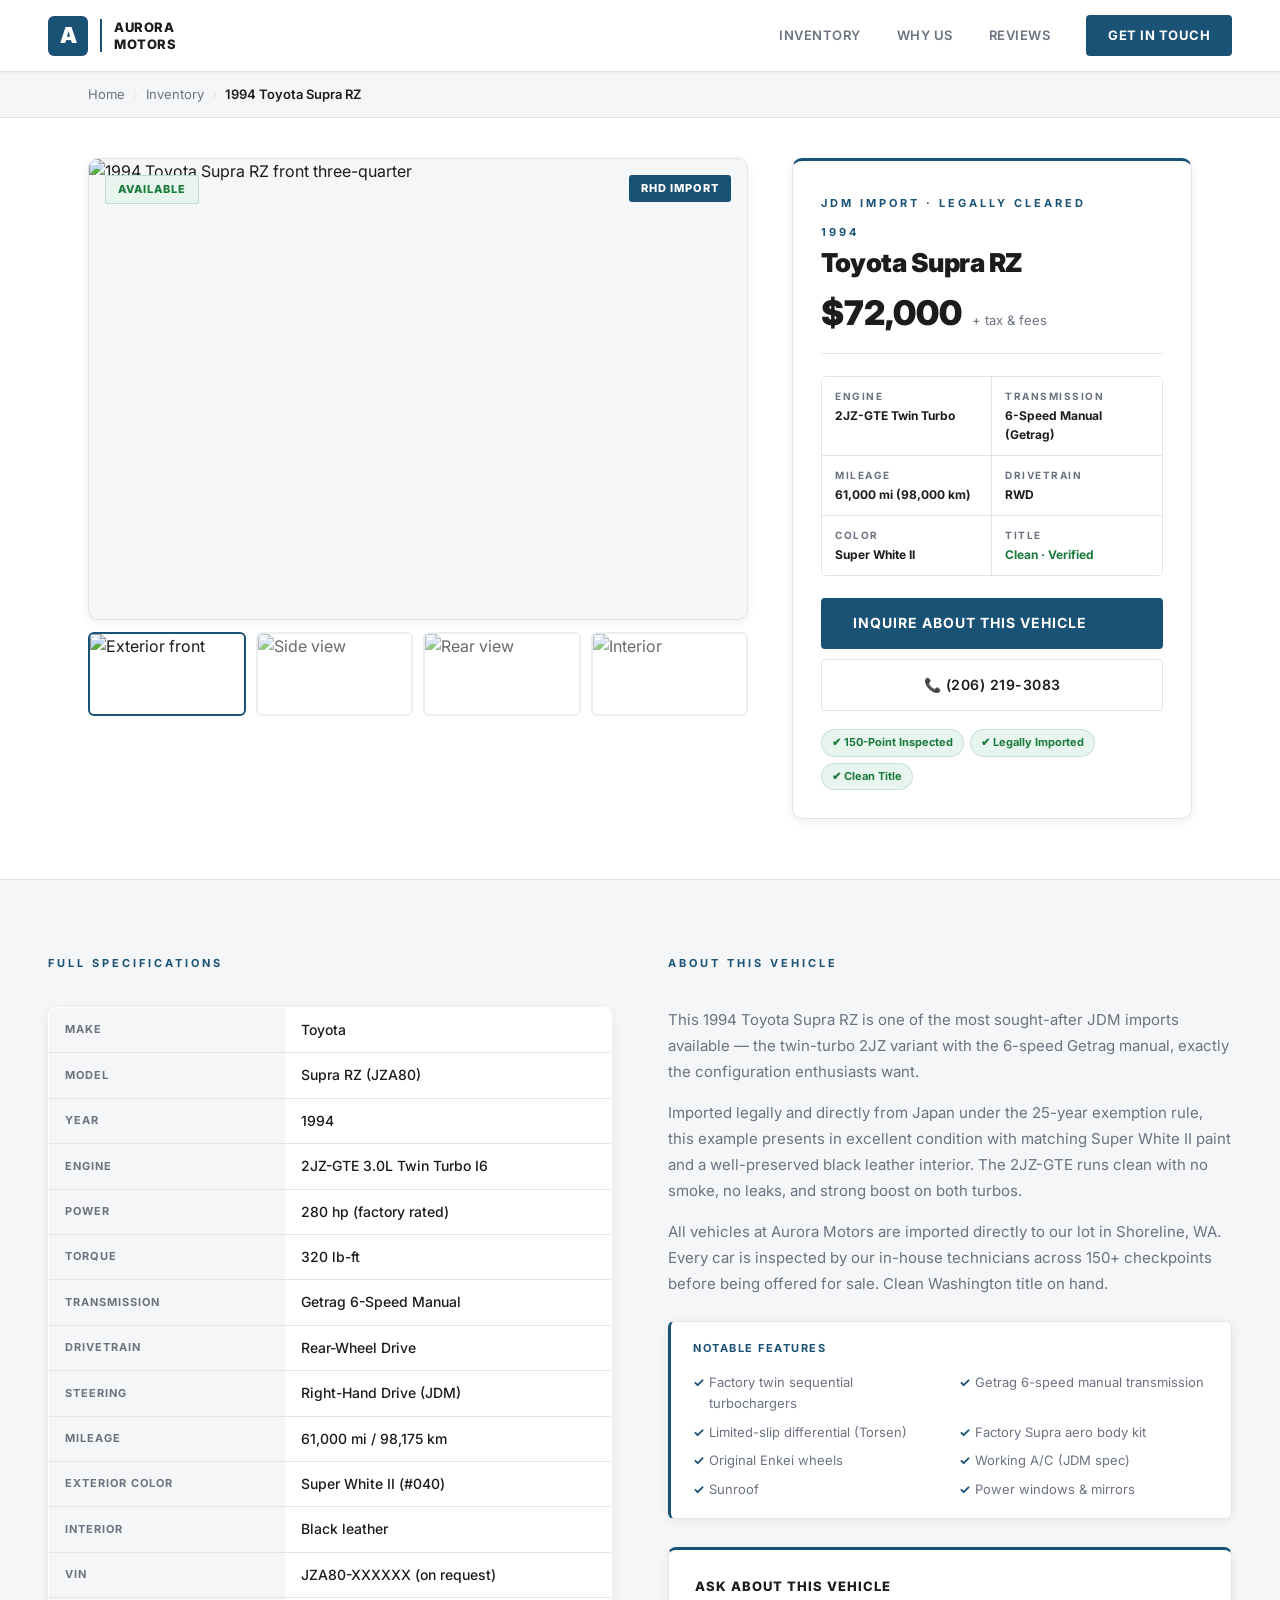
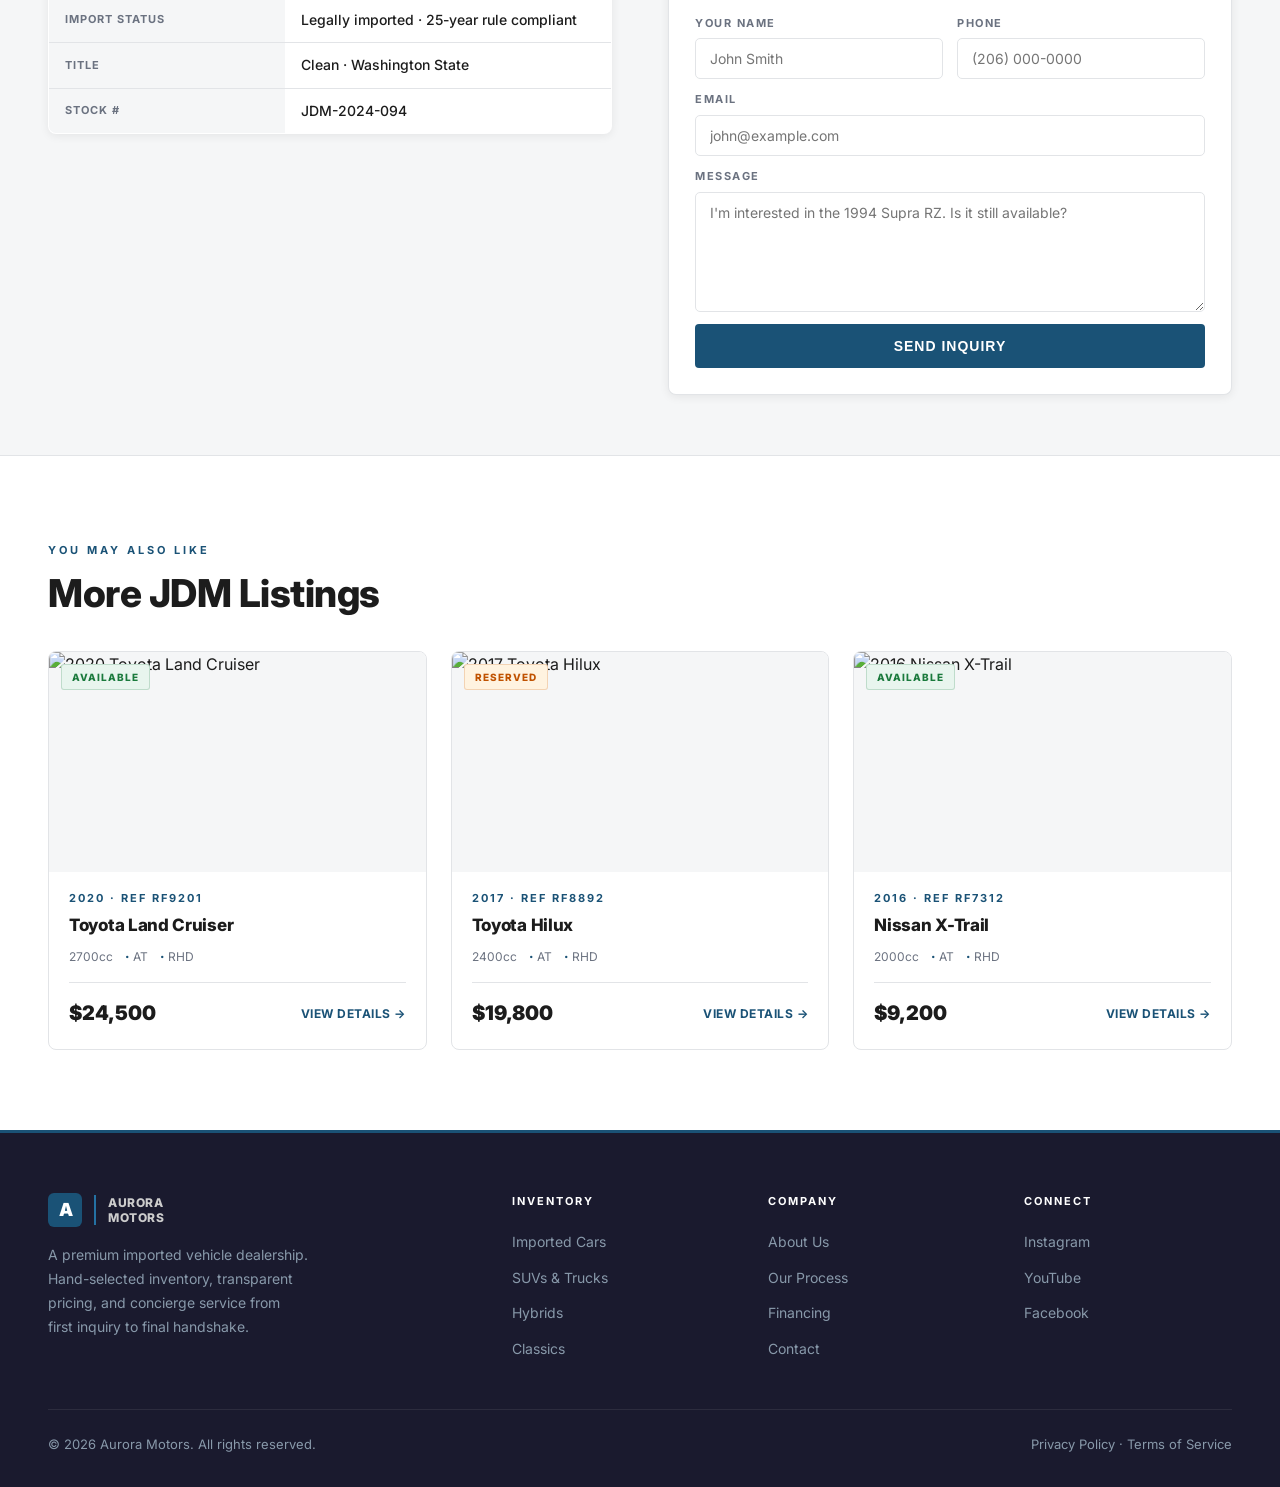
==== commit b593d1a8: "Rebrand to Aurora Motors — light minimalist American style demo" ====
--- a/vehicle.html
+++ b/vehicle.html
@@ -1,10 +1,10 @@
-<!DOCTYPE html>
+﻿<!DOCTYPE html>
 <html lang="en">
 <head>
   <meta charset="UTF-8" />
   <meta name="viewport" content="width=device-width, initial-scale=1.0" />
-  <title>1994 Toyota Supra RZ — JDM Car And Motorcycle</title>
-  <meta name="description" content="1994 Toyota Supra RZ — 2JZ-GTE Twin Turbo, 6-Speed Manual, 61,000 mi. Legally imported from Japan. JDM Car And Motorcycle, Shoreline WA." />
+  <title>1994 Toyota Supra RZ — Aurora Motors</title>
+  <meta name="description" content="1994 Toyota Supra RZ — 2JZ-GTE Twin Turbo, 6-Speed Manual, 61,000 mi. Legally imported from Japan. Aurora Motors." />
   <link rel="preconnect" href="https://fonts.googleapis.com" />
   <link href="https://fonts.googleapis.com/css2?family=Inter:wght@400;500;600;700;800;900&display=swap" rel="stylesheet" />
   <link rel="stylesheet" href="styles.css" />
@@ -15,8 +15,8 @@
   <!-- ===== HEADER ===== -->
   <header>
     <a href="index.html" class="logo-wrap">
-      <img src="jdm-logo.jpeg" alt="JDM Car And Motorcycle" class="logo-img" />
-      <span class="logo-name">JDM Car<br/>&amp; Motorcycle</span>
+      <div class="logo-mark">A</div>
+      <span class="logo-name">Aurora<br/>Motors</span>
     </a>
     <nav>
       <a href="index.html#inventory">Inventory</a>
@@ -144,7 +144,7 @@
         <div class="vehicle-desc">
           <p>This 1994 Toyota Supra RZ is one of the most sought-after JDM imports available — the twin-turbo 2JZ variant with the 6-speed Getrag manual, exactly the configuration enthusiasts want.</p>
           <p>Imported legally and directly from Japan under the 25-year exemption rule, this example presents in excellent condition with matching Super White II paint and a well-preserved black leather interior. The 2JZ-GTE runs clean with no smoke, no leaks, and strong boost on both turbos.</p>
-          <p>All vehicles at JDM Car And Motorcycle are imported directly to our lot in Shoreline, WA. Every car is inspected by our in-house technicians across 150+ checkpoints before being offered for sale. Clean Washington title on hand.</p>
+          <p>All vehicles at Aurora Motors are imported directly to our lot in Shoreline, WA. Every car is inspected by our in-house technicians across 150+ checkpoints before being offered for sale. Clean Washington title on hand.</p>
         </div>
 
         <div class="features-list">
@@ -262,18 +262,18 @@
     <div class="footer-inner">
       <div class="footer-brand">
         <a href="index.html" class="logo-wrap">
-          <img src="jdm-logo.jpeg" alt="JDM Car And Motorcycle" class="logo-img" />
-          <span class="logo-name">JDM Car<br/>&amp; Motorcycle</span>
+          <div class="logo-mark">A</div>
+          <span class="logo-name">Aurora<br/>Motors</span>
         </a>
-        <p>West Coast's largest importer of right-hand drive JDM vehicles, motorcycles, and kei trucks. Shoreline, WA.</p>
+        <p>A premium imported vehicle dealership. Hand-selected inventory, transparent pricing, and concierge service from first inquiry to final handshake.</p>
       </div>
       <div class="footer-col">
         <h4>Inventory</h4>
         <ul>
-          <li><a href="index.html#inventory">JDM Cars</a></li>
-          <li><a href="index.html#inventory">Motorcycles</a></li>
-          <li><a href="index.html#inventory">Kei Trucks</a></li>
-          <li><a href="index.html#inventory">Vans &amp; RVs</a></li>
+          <li><a href="index.html#inventory">Imported Cars</a></li>
+          <li><a href="index.html#inventory">SUVs &amp; Trucks</a></li>
+          <li><a href="index.html#inventory">Hybrids</a></li>
+          <li><a href="index.html#inventory">Classics</a></li>
         </ul>
       </div>
       <div class="footer-col">
@@ -295,7 +295,7 @@
       </div>
     </div>
     <div class="footer-bottom">
-      <span>© 2026 JDM Car And Motorcycle. All rights reserved.</span>
+      <span>© 2026 Aurora Motors. All rights reserved.</span>
       <span>Privacy Policy · Terms of Service</span>
     </div>
   </footer>
--- a/styles.css
+++ b/styles.css
@@ -65,6 +65,23 @@
   flex-shrink: 0;
 }
 
+.logo-mark {
+  width: 40px;
+  height: 40px;
+  background: var(--blue);
+  color: #fff;
+  display: flex;
+  align-items: center;
+  justify-content: center;
+  font-size: 22px;
+  font-weight: 900;
+  border-radius: 6px;
+  flex-shrink: 0;
+  letter-spacing: -1px;
+}
+
+.footer-brand .logo-mark { width: 34px; height: 34px; font-size: 18px; }
+
 .logo-name {
   font-size: 13px;
   font-weight: 800;
@@ -125,7 +142,7 @@
   inset: 0;
   background:
     linear-gradient(90deg, rgba(255,255,255,0.97) 45%, rgba(255,255,255,0.3) 100%),
-    url('https://picsum.photos/seed/jdmhero/1800/1000') center/cover no-repeat;
+    url('https://images.unsplash.com/photo-1503376780353-7e6692767b70?w=1800&q=85') center/cover no-repeat;
 }
 
 .hero-content {
@@ -732,10 +749,119 @@
   color: #8899aa;
 }
 
+/* ===== DEMO NOTICE ===== */
+.demo-notice {
+  background: #1a1a2e;
+  color: rgba(255,255,255,0.85);
+  text-align: center;
+  padding: 11px 24px;
+  font-size: 13px;
+  display: flex;
+  align-items: center;
+  justify-content: center;
+  gap: 14px;
+  flex-wrap: wrap;
+  margin-top: 72px;
+}
+
+.demo-tag {
+  background: #e6b800;
+  color: #1a1a1a;
+  font-size: 10px;
+  font-weight: 800;
+  letter-spacing: 1.5px;
+  text-transform: uppercase;
+  padding: 3px 10px;
+  border-radius: 3px;
+}
+
+.demo-link {
+  color: #7ec8e3;
+  font-weight: 600;
+  text-decoration: none;
+  white-space: nowrap;
+}
+
+.demo-link:hover { color: #fff; }
+
+/* ===== FULL PACKAGE ===== */
+.package-section {
+  position: relative;
+  padding: 80px 48px;
+  background: var(--surface);
+}
+
+.package-section::before {
+  content: '';
+  position: absolute;
+  inset: 0;
+  width: 100vw;
+  left: 50%;
+  transform: translateX(-50%);
+  background: var(--surface);
+  z-index: -1;
+}
+
+.pkg-grid {
+  display: grid;
+  grid-template-columns: repeat(4, 1fr);
+  gap: 20px;
+  margin-top: 48px;
+}
+
+.pkg-card {
+  background: #fff;
+  border: 1px solid var(--border);
+  border-top: 3px solid var(--blue);
+  border-radius: 10px;
+  padding: 28px 22px;
+  box-shadow: var(--shadow);
+  transition: box-shadow 0.2s, transform 0.2s;
+}
+
+.pkg-card:hover {
+  box-shadow: var(--shadow-hover);
+  transform: translateY(-3px);
+}
+
+.pkg-icon {
+  font-size: 28px;
+  margin-bottom: 14px;
+  line-height: 1;
+}
+
+.pkg-card h3 {
+  font-size: 15px;
+  font-weight: 800;
+  color: var(--text);
+  margin-bottom: 8px;
+}
+
+.pkg-card p {
+  font-size: 13px;
+  color: var(--muted);
+  line-height: 1.65;
+}
+
+.pkg-footer {
+  margin-top: 48px;
+  text-align: center;
+  display: flex;
+  flex-direction: column;
+  align-items: center;
+  gap: 16px;
+}
+
+.pkg-note {
+  font-size: 15px;
+  color: var(--muted);
+}
+
 /* ===== RESPONSIVE ===== */
 @media (max-width: 1024px) {
   .inventory-grid { grid-template-columns: repeat(2, 1fr); }
   .why-grid { grid-template-columns: repeat(2, 1fr); }
+  .pkg-grid { grid-template-columns: repeat(2, 1fr); }
   .footer-inner { grid-template-columns: repeat(2, 1fr); }
 }
 
@@ -746,7 +872,7 @@
   .menu-toggle { display: flex; }
 
   .hero-content { padding: 60px 20px; }
-  .hero-bg { background: linear-gradient(180deg, rgba(255,255,255,0.98) 60%, rgba(255,255,255,0.8) 100%), url('https://picsum.photos/seed/jdmhero/800/600') center/cover no-repeat; }
+  .hero-bg { background: linear-gradient(180deg, rgba(255,255,255,0.98) 60%, rgba(255,255,255,0.8) 100%), url('https://images.unsplash.com/photo-1503376780353-7e6692767b70?w=900&q=80') center/cover no-repeat; }
   .hero-stats { display: grid; grid-template-columns: 1fr 1fr; }
   .stat-item { border-right: none; border-bottom: 1px solid var(--border); }
   .stat-item:nth-child(odd) { border-right: 1px solid var(--border); }
@@ -757,6 +883,8 @@
   .inventory-grid { grid-template-columns: 1fr; }
   .why-grid { grid-template-columns: 1fr; }
   .testimonials-grid { grid-template-columns: 1fr; }
+  .pkg-grid { grid-template-columns: 1fr; }
+  .package-section { padding: 60px 20px; }
   .form-row { grid-template-columns: 1fr; }
   .footer-inner { grid-template-columns: 1fr; }
   footer { padding: 40px 20px 24px; }
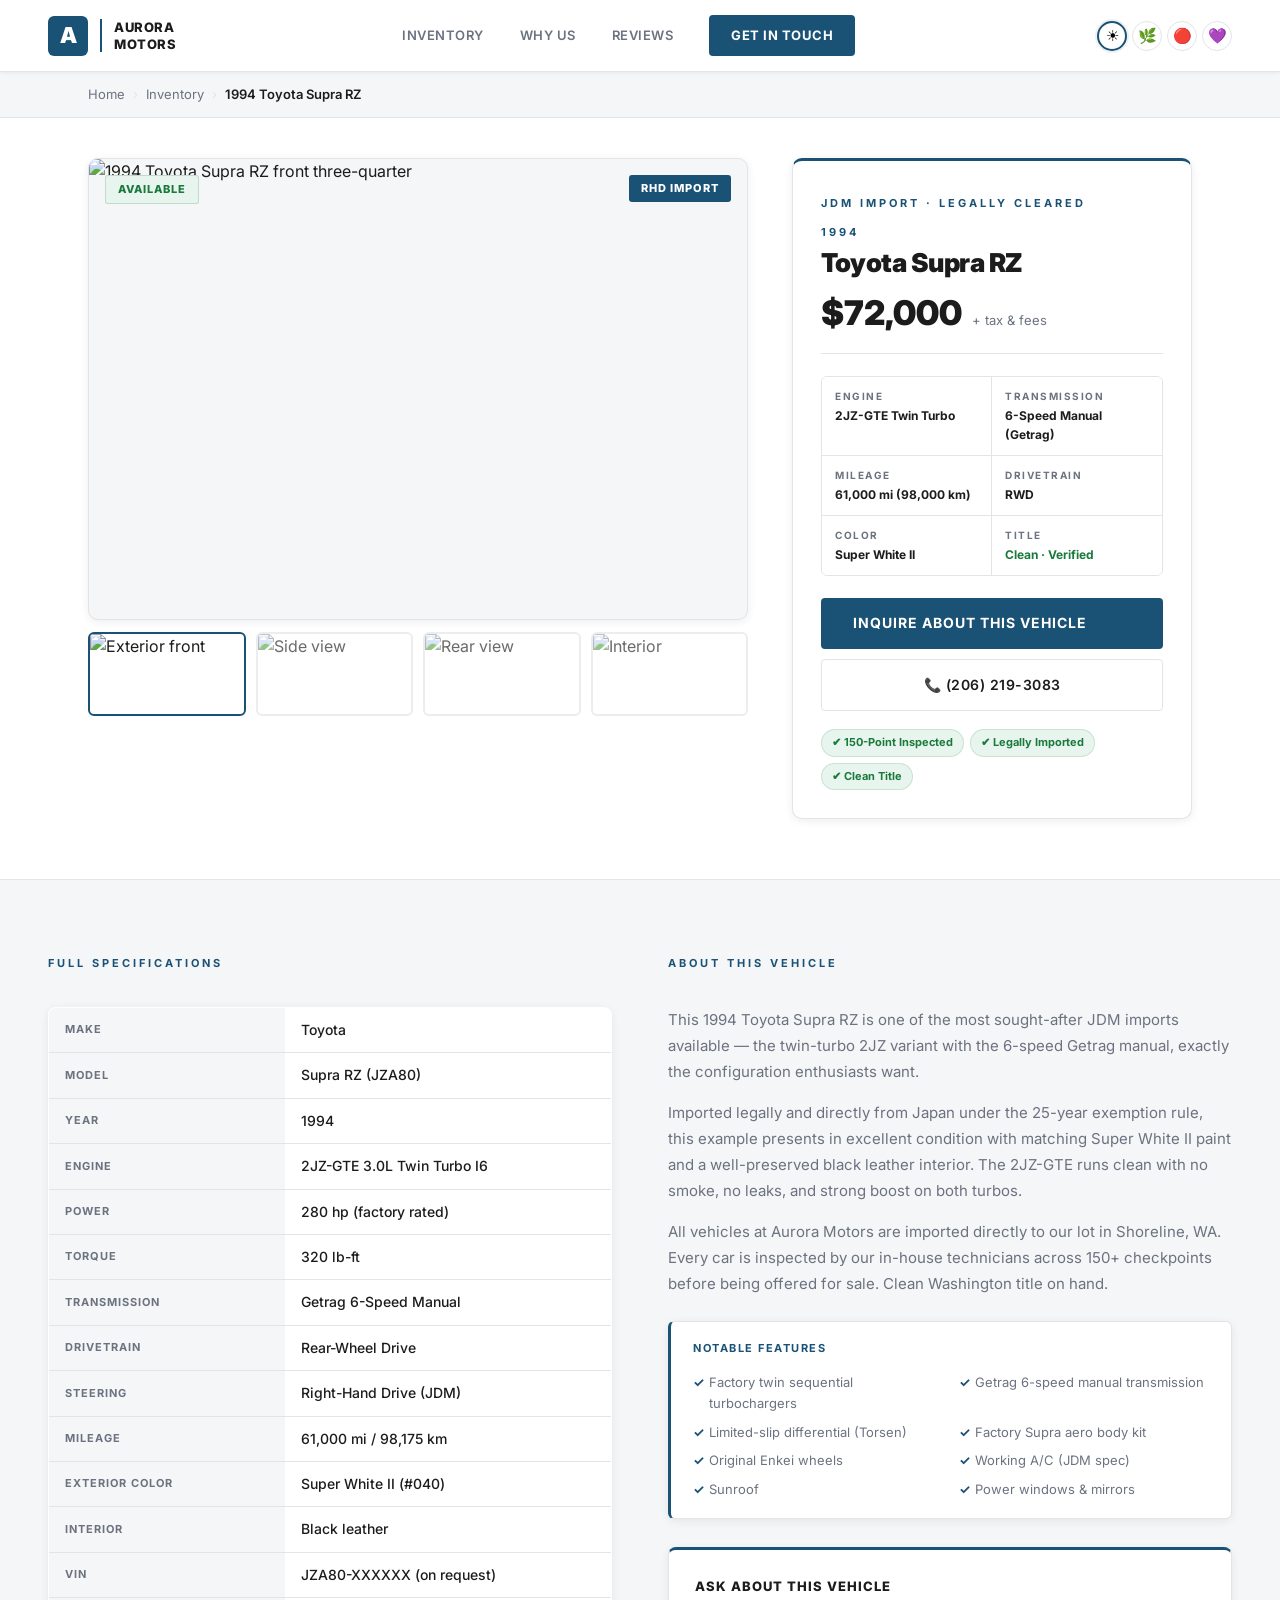
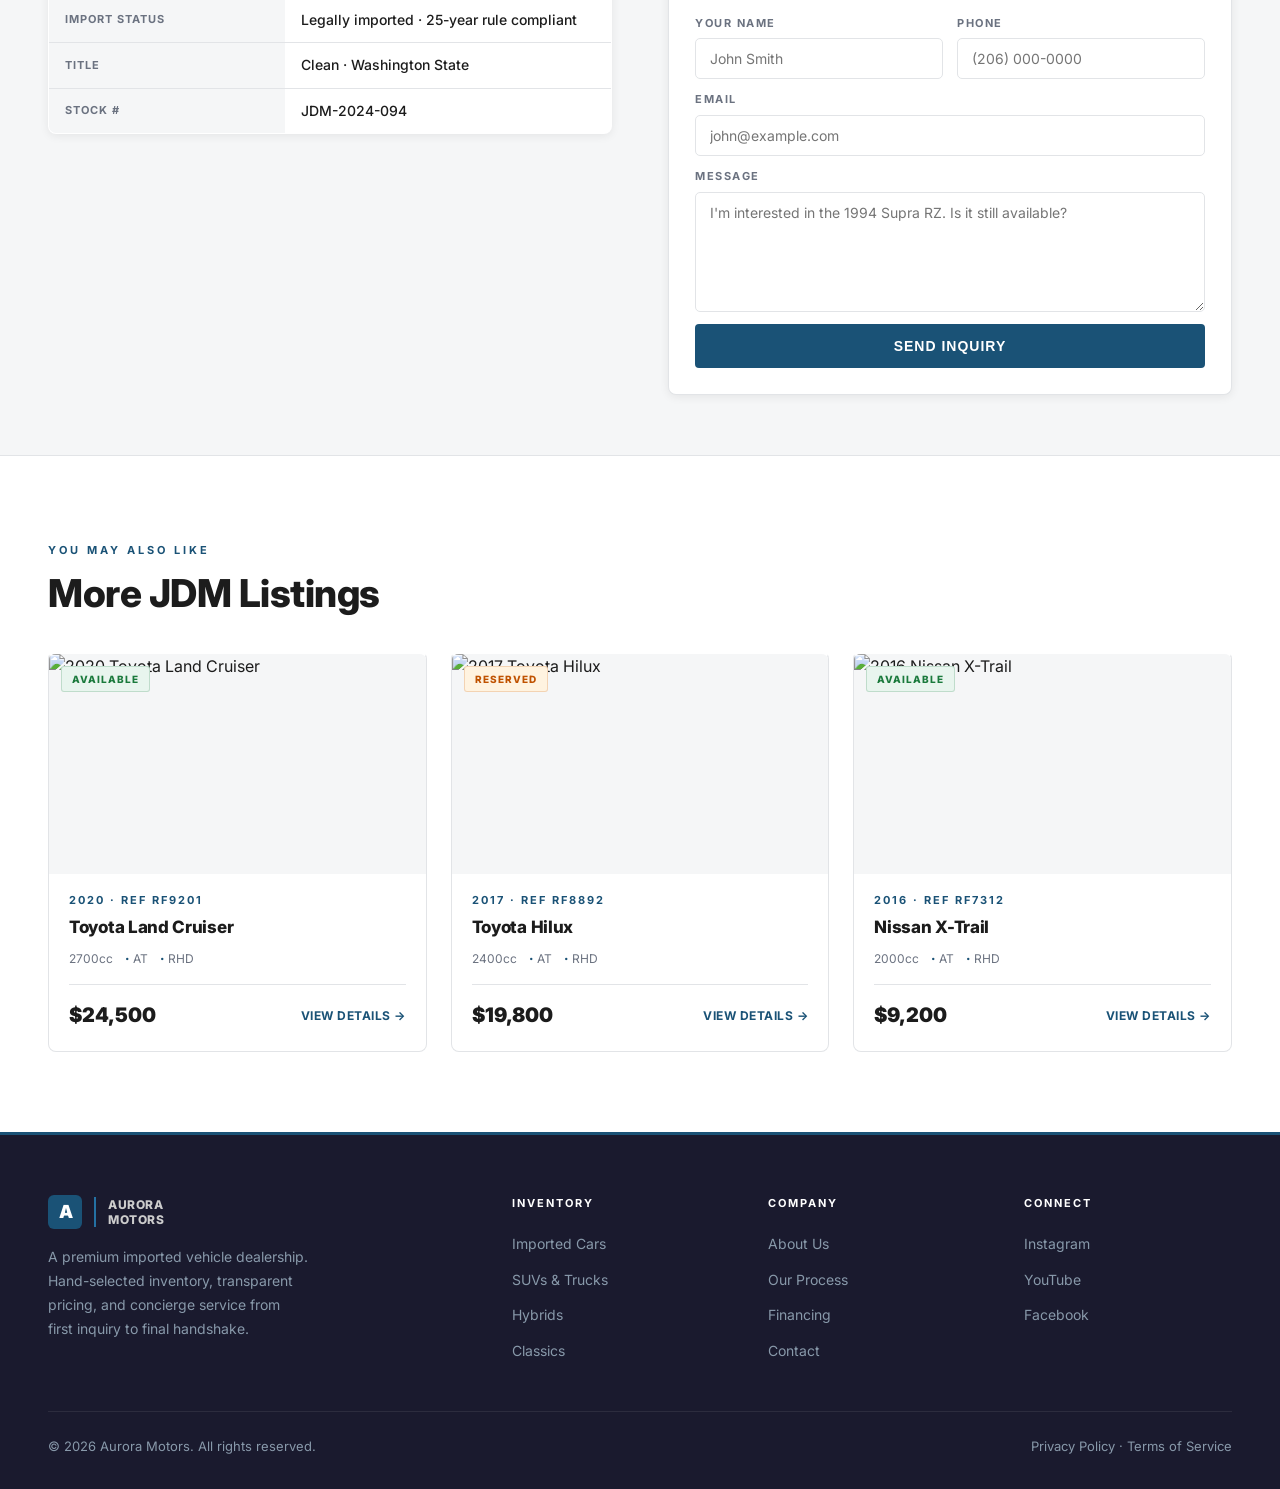
==== commit 5782336a: "Add 4-theme switcher with full site coverage Light/American, Forest Green, KK Red, Midnight Violet t" ====
--- a/vehicle.html
+++ b/vehicle.html
@@ -9,6 +9,7 @@
   <link href="https://fonts.googleapis.com/css2?family=Inter:wght@400;500;600;700;800;900&display=swap" rel="stylesheet" />
   <link rel="stylesheet" href="styles.css" />
   <link rel="stylesheet" href="vehicle.css" />
+  <script>(function(){var t=localStorage.getItem('am-theme')||'light';document.documentElement.setAttribute('data-theme',t);})();</script>
 </head>
 <body>
 
@@ -24,6 +25,12 @@
       <a href="index.html#testimonials">Reviews</a>
       <a href="index.html#contact" class="nav-cta">Get in Touch</a>
     </nav>
+    <div class="theme-switcher">
+      <button type="button" class="theme-btn" data-theme-val="light" title="Light / American">☀</button>
+      <button type="button" class="theme-btn" data-theme-val="forest" title="Forest Green">🌿</button>
+      <button type="button" class="theme-btn" data-theme-val="kk" title="KK Red">🔴</button>
+      <button type="button" class="theme-btn" data-theme-val="violet" title="Midnight Violet">💜</button>
+    </div>
     <button type="button" class="menu-toggle" aria-label="Menu">
       <span></span><span></span><span></span>
     </button>
--- a/styles.css
+++ b/styles.css
@@ -1,5 +1,10 @@
-/* ===== THEME — Light / Professional (japaneseclassics.com style) ===== */
-:root {
+/* ===== THEME TRANSITION HELPER ===== */
+html.theme-transitioning * {
+  transition: background-color 0.3s ease, color 0.3s ease, border-color 0.3s ease, box-shadow 0.3s ease !important;
+}
+
+/* ===== THEME — Light / American ===== */
+:root, [data-theme="light"] {
   --bg: #ffffff;
   --surface: #f5f6f7;
   --card: #ffffff;
@@ -20,6 +25,118 @@
   --orange-bg: #fff3e0;
   --red-bg: #fce8e8;
   --red: #b71c1c;
+  --header-bg: #ffffff;
+  --header-line: none;
+  --footer-bg: #1a1a2e;
+  --footer-text: #8899aa;
+  --hero-ol-a: rgba(255,255,255,0.97);
+  --hero-ol-b: rgba(255,255,255,0.3);
+  --hero-ol-mb-a: rgba(255,255,255,0.98);
+  --hero-ol-mb-b: rgba(255,255,255,0.8);
+  --logo-radius: 6px;
+  --hero-accent-bar: none;
+}
+
+/* ===== THEME — Forest Green ===== */
+[data-theme="forest"] {
+  --bg: #0d1812;
+  --surface: #13261a;
+  --card: #192d20;
+  --border: #2a422f;
+  --shadow: 0 2px 10px rgba(0,0,0,0.4);
+  --shadow-hover: 0 8px 28px rgba(0,0,0,0.6);
+  --blue: #4dba6e;
+  --blue-mid: #3da05a;
+  --blue-light: rgba(77,186,110,0.15);
+  --blue-glow: rgba(77,186,110,0.18);
+  --text: #e5f0e8;
+  --muted: #8aab96;
+  --light: #192d20;
+  --white: #192d20;
+  --green: #4dba6e;
+  --green-bg: rgba(77,186,110,0.15);
+  --orange: #f0a030;
+  --orange-bg: rgba(240,160,48,0.15);
+  --red-bg: rgba(220,60,60,0.15);
+  --red: #e05050;
+  --header-bg: #13261a;
+  --header-line: linear-gradient(90deg, #4dba6e, transparent 80%);
+  --footer-bg: #0a1410;
+  --footer-text: #6a8f76;
+  --hero-ol-a: rgba(13,24,18,0.95);
+  --hero-ol-b: rgba(13,24,18,0.35);
+  --hero-ol-mb-a: rgba(13,24,18,0.97);
+  --hero-ol-mb-b: rgba(13,24,18,0.65);
+  --logo-radius: 50%;
+  --hero-accent-bar: 4px solid #4dba6e;
+}
+
+/* ===== THEME — KK Red ===== */
+[data-theme="kk"] {
+  --bg: #0f0a09;
+  --surface: #1a100f;
+  --card: #201513;
+  --border: #3a1e1a;
+  --shadow: 0 2px 10px rgba(0,0,0,0.45);
+  --shadow-hover: 0 8px 28px rgba(0,0,0,0.65);
+  --blue: #e02828;
+  --blue-mid: #c41e1e;
+  --blue-light: rgba(224,40,40,0.15);
+  --blue-glow: rgba(224,40,40,0.18);
+  --text: #f5ebe9;
+  --muted: #b09090;
+  --light: #201513;
+  --white: #201513;
+  --green: #5db87a;
+  --green-bg: rgba(93,184,122,0.15);
+  --orange: #e0902a;
+  --orange-bg: rgba(224,144,42,0.15);
+  --red-bg: rgba(224,40,40,0.15);
+  --red: #e05050;
+  --header-bg: #1a100f;
+  --header-line: linear-gradient(90deg, #e02828, transparent 80%);
+  --footer-bg: #080504;
+  --footer-text: #8a6a68;
+  --hero-ol-a: rgba(15,10,9,0.94);
+  --hero-ol-b: rgba(15,10,9,0.35);
+  --hero-ol-mb-a: rgba(15,10,9,0.97);
+  --hero-ol-mb-b: rgba(15,10,9,0.65);
+  --logo-radius: 50%;
+  --hero-accent-bar: 4px solid #e02828;
+}
+
+/* ===== THEME — Midnight Violet ===== */
+[data-theme="violet"] {
+  --bg: #080612;
+  --surface: #10091e;
+  --card: #160d26;
+  --border: #2c1a48;
+  --shadow: 0 2px 10px rgba(0,0,0,0.45);
+  --shadow-hover: 0 8px 28px rgba(0,0,0,0.65);
+  --blue: #9b59b6;
+  --blue-mid: #8e44ad;
+  --blue-light: rgba(155,89,182,0.15);
+  --blue-glow: rgba(155,89,182,0.18);
+  --text: #ede4f5;
+  --muted: #9a82b8;
+  --light: #160d26;
+  --white: #160d26;
+  --green: #5db87a;
+  --green-bg: rgba(93,184,122,0.15);
+  --orange: #e0a030;
+  --orange-bg: rgba(224,160,48,0.15);
+  --red-bg: rgba(220,60,60,0.15);
+  --red: #e06060;
+  --header-bg: #10091e;
+  --header-line: linear-gradient(90deg, #9b59b6, transparent 80%);
+  --footer-bg: #060410;
+  --footer-text: #6a5888;
+  --hero-ol-a: rgba(8,6,18,0.94);
+  --hero-ol-b: rgba(8,6,18,0.35);
+  --hero-ol-mb-a: rgba(8,6,18,0.97);
+  --hero-ol-mb-b: rgba(8,6,18,0.65);
+  --logo-radius: 50%;
+  --hero-accent-bar: 4px solid #9b59b6;
 }
 
 * { margin: 0; padding: 0; box-sizing: border-box; }
@@ -41,7 +158,7 @@
   position: fixed;
   top: 0; left: 0; right: 0;
   z-index: 100;
-  background: #fff;
+  background: var(--header-bg);
   border-bottom: 1px solid var(--border);
   padding: 0 48px;
   height: 72px;
@@ -49,6 +166,15 @@
   align-items: center;
   justify-content: space-between;
   box-shadow: 0 1px 4px rgba(0,0,0,0.06);
+}
+
+header::after {
+  content: '';
+  position: absolute;
+  bottom: 0; left: 0; right: 0;
+  height: 2px;
+  background: var(--header-line);
+  pointer-events: none;
 }
 
 .logo-wrap {
@@ -75,9 +201,10 @@
   justify-content: center;
   font-size: 22px;
   font-weight: 900;
-  border-radius: 6px;
+  border-radius: var(--logo-radius);
   flex-shrink: 0;
   letter-spacing: -1px;
+  transition: border-radius 0.3s ease;
 }
 
 .footer-brand .logo-mark { width: 34px; height: 34px; font-size: 18px; }
@@ -124,8 +251,35 @@
   color: #fff !important;
 }
 
-.menu-toggle { display: none; cursor: pointer; flex-direction: column; gap: 5px; }
+.menu-toggle { display: none; cursor: pointer; flex-direction: column; gap: 5px; background: none; border: none; }
 .menu-toggle span { display: block; width: 24px; height: 2px; background: var(--text); transition: 0.3s; }
+
+/* ===== THEME SWITCHER ===== */
+.theme-switcher {
+  display: flex;
+  align-items: center;
+  gap: 5px;
+  margin-left: 16px;
+}
+
+.theme-btn {
+  width: 30px;
+  height: 30px;
+  border: 1.5px solid var(--border);
+  border-radius: 50%;
+  background: transparent;
+  cursor: pointer;
+  font-size: 15px;
+  display: flex;
+  align-items: center;
+  justify-content: center;
+  line-height: 1;
+  padding: 0;
+  transition: border-color 0.2s, transform 0.15s;
+}
+
+.theme-btn:hover { transform: scale(1.18); border-color: var(--blue); }
+.theme-btn.active { border-color: var(--blue); border-width: 2px; box-shadow: 0 0 0 2px var(--blue-glow); }
 
 /* ===== HERO ===== */
 .hero {
@@ -141,8 +295,24 @@
   position: absolute;
   inset: 0;
   background:
-    linear-gradient(90deg, rgba(255,255,255,0.97) 45%, rgba(255,255,255,0.3) 100%),
+    linear-gradient(90deg, var(--hero-ol-a) 45%, var(--hero-ol-b) 100%),
     url('https://images.unsplash.com/photo-1503376780353-7e6692767b70?w=1800&q=85') center/cover no-repeat;
+}
+
+.hero-bg::before {
+  content: '';
+  position: absolute;
+  left: 0; top: 0; bottom: 0;
+  width: var(--hero-accent-bar);
+  z-index: 1;
+}
+
+/* Dark theme: left accent bar on hero */
+[data-theme="forest"] .hero-bg::before,
+[data-theme="kk"] .hero-bg::before,
+[data-theme="violet"] .hero-bg::before {
+  width: 4px;
+  background: var(--blue);
 }
 
 .hero-content {
@@ -241,7 +411,7 @@
   border: 1px solid var(--border);
   border-top: 3px solid var(--blue);
   border-radius: 6px;
-  background: #fff;
+  background: var(--card);
   box-shadow: var(--shadow);
   overflow: hidden;
   flex-wrap: wrap;
@@ -339,7 +509,7 @@
 
 .filter-btn {
   padding: 8px 20px;
-  background: #fff;
+  background: var(--card);
   border: 1.5px solid var(--border);
   border-radius: 30px;
   font-size: 12px;
@@ -365,9 +535,9 @@
   gap: 28px;
 }
 
-/* Car card — clean white card with shadow */
+/* Car card */
 .car-card {
-  background: #fff;
+  background: var(--card);
   border: 1px solid var(--border);
   border-radius: 8px;
   overflow: hidden;
@@ -375,6 +545,19 @@
   cursor: pointer;
   display: block;
   color: var(--text);
+}
+
+/* Light: top accent border */
+[data-theme="light"] .car-card,
+:root .car-card {
+  border-top: 3px solid transparent;
+}
+
+/* Dark themes: left accent border */
+[data-theme="forest"] .car-card,
+[data-theme="kk"] .car-card,
+[data-theme="violet"] .car-card {
+  border-left: 3px solid var(--blue);
 }
 
 .car-card:hover {
@@ -508,7 +691,7 @@
 }
 
 .why-item {
-  background: #fff;
+  background: var(--card);
   border: 1px solid var(--border);
   border-top: 3px solid var(--blue);
   border-radius: 8px;
@@ -517,6 +700,14 @@
   transition: box-shadow 0.2s, transform 0.2s;
 }
 
+/* Dark themes: left-border cards */
+[data-theme="forest"] .why-item,
+[data-theme="kk"] .why-item,
+[data-theme="violet"] .why-item {
+  border-top: 1px solid var(--border);
+  border-left: 3px solid var(--blue);
+}
+
 .why-item:hover {
   box-shadow: var(--shadow-hover);
   transform: translateY(-3px);
@@ -559,7 +750,7 @@
 }
 
 .testimonial-card {
-  background: #fff;
+  background: var(--card);
   border: 1px solid var(--border);
   border-radius: 8px;
   padding: 28px;
@@ -611,7 +802,7 @@
   display: grid;
   grid-template-columns: 1fr 1fr;
   gap: 72px;
-  align-items: start;
+  align-items: stretch;
   max-width: 1200px;
   margin: 0 auto;
   padding: 90px 48px;
@@ -632,7 +823,7 @@
 .form-group input,
 .form-group select,
 .form-group textarea {
-  background: #fff;
+  background: var(--card);
   border: 1.5px solid var(--border);
   border-radius: 5px;
   padding: 11px 14px;
@@ -651,7 +842,7 @@
 }
 
 .form-group textarea { resize: vertical; min-height: 120px; }
-.form-group select option { background: #fff; }
+.form-group select option { background: var(--bg); }
 
 /* Contact info panel */
 .contact-info {
@@ -661,6 +852,16 @@
   border-radius: 8px;
   background: var(--surface);
   box-shadow: var(--shadow);
+  display: flex;
+  flex-direction: column;
+}
+
+/* Dark themes: left border on contact info */
+[data-theme="forest"] .contact-info,
+[data-theme="kk"] .contact-info,
+[data-theme="violet"] .contact-info {
+  border-top: 1px solid var(--border);
+  border-left: 3px solid var(--blue);
 }
 
 .contact-info h3 {
@@ -700,9 +901,69 @@
 .info-item h4 { font-size: 13px; font-weight: 700; margin-bottom: 2px; color: var(--text); }
 .info-item p { font-size: 13px; color: var(--muted); line-height: 1.6; }
 
+/* ===== SOCIAL CARDS ===== */
+.social-cards {
+  display: flex;
+  flex-direction: column;
+  gap: 10px;
+  margin-top: auto;
+  padding-top: 20px;
+}
+
+.social-card {
+  display: flex;
+  align-items: center;
+  gap: 14px;
+  padding: 14px 16px;
+  background: var(--card);
+  border: 1px solid var(--border);
+  border-radius: 8px;
+  box-shadow: var(--shadow);
+  color: var(--text);
+  transition: box-shadow 0.2s, transform 0.2s, border-color 0.2s;
+}
+
+.social-card:hover {
+  box-shadow: var(--shadow-hover);
+  transform: translateX(3px);
+  border-color: var(--blue);
+}
+
+.social-icon {
+  width: 40px;
+  height: 40px;
+  background: var(--blue-light);
+  border-radius: 8px;
+  display: flex;
+  align-items: center;
+  justify-content: center;
+  color: var(--blue);
+  flex-shrink: 0;
+}
+
+.social-info { flex: 1; }
+
+.social-name {
+  font-size: 13px;
+  font-weight: 700;
+  color: var(--text);
+}
+
+.social-handle {
+  font-size: 12px;
+  color: var(--muted);
+  margin-top: 1px;
+}
+
+.social-arrow {
+  font-size: 14px;
+  color: var(--blue);
+  font-weight: 700;
+}
+
 /* ===== FOOTER ===== */
 footer {
-  background: #1a1a2e;
+  background: var(--footer-bg);
   border-top: 3px solid var(--blue);
   padding: 60px 48px 32px;
 }
@@ -716,7 +977,7 @@
   margin-bottom: 48px;
 }
 
-.footer-brand p { font-size: 14px; color: #8899aa; margin-top: 16px; max-width: 260px; line-height: 1.7; }
+.footer-brand p { font-size: 14px; color: var(--footer-text); margin-top: 16px; max-width: 260px; line-height: 1.7; }
 
 .footer-col h4 {
   font-size: 11px;
@@ -731,7 +992,7 @@
 
 .footer-col ul li a {
   font-size: 14px;
-  color: #8899aa;
+  color: var(--footer-text);
   transition: color 0.2s;
 }
 
@@ -746,7 +1007,7 @@
   justify-content: space-between;
   align-items: center;
   font-size: 13px;
-  color: #8899aa;
+  color: var(--footer-text);
 }
 
 /* ===== DEMO NOTICE ===== */
@@ -810,7 +1071,7 @@
 }
 
 .pkg-card {
-  background: #fff;
+  background: var(--card);
   border: 1px solid var(--border);
   border-top: 3px solid var(--blue);
   border-radius: 10px;
@@ -819,6 +1080,14 @@
   transition: box-shadow 0.2s, transform 0.2s;
 }
 
+/* Dark themes: left-border pkg cards */
+[data-theme="forest"] .pkg-card,
+[data-theme="kk"] .pkg-card,
+[data-theme="violet"] .pkg-card {
+  border-top: 1px solid var(--border);
+  border-left: 3px solid var(--blue);
+}
+
 .pkg-card:hover {
   box-shadow: var(--shadow-hover);
   transform: translateY(-3px);
@@ -868,11 +1137,26 @@
 @media (max-width: 768px) {
   header { padding: 0 20px; }
   nav { display: none; }
-  nav.open { display: flex; flex-direction: column; position: fixed; inset: 72px 0 0; background: #fff; padding: 32px 24px; gap: 24px; z-index: 99; border-top: 1px solid var(--border); }
+  nav.open {
+    display: flex;
+    flex-direction: column;
+    position: fixed;
+    inset: 72px 0 0;
+    background: var(--header-bg);
+    padding: 32px 24px;
+    gap: 24px;
+    z-index: 99;
+    border-top: 1px solid var(--border);
+  }
   .menu-toggle { display: flex; }
+  .theme-switcher { margin-left: 8px; }
 
   .hero-content { padding: 60px 20px; }
-  .hero-bg { background: linear-gradient(180deg, rgba(255,255,255,0.98) 60%, rgba(255,255,255,0.8) 100%), url('https://images.unsplash.com/photo-1503376780353-7e6692767b70?w=900&q=80') center/cover no-repeat; }
+  .hero-bg {
+    background:
+      linear-gradient(180deg, var(--hero-ol-mb-a) 60%, var(--hero-ol-mb-b) 100%),
+      url('https://images.unsplash.com/photo-1503376780353-7e6692767b70?w=900&q=80') center/cover no-repeat;
+  }
   .hero-stats { display: grid; grid-template-columns: 1fr 1fr; }
   .stat-item { border-right: none; border-bottom: 1px solid var(--border); }
   .stat-item:nth-child(odd) { border-right: 1px solid var(--border); }
--- a/vehicle.css
+++ b/vehicle.css
@@ -103,12 +103,20 @@
 .info-panel {
   position: sticky;
   top: 90px;
-  background: #fff;
+  background: var(--card);
   border: 1px solid var(--border);
   border-top: 3px solid var(--blue);
   border-radius: 10px;
   padding: 28px;
   box-shadow: var(--shadow);
+}
+
+/* Dark themes: left border on info panel */
+[data-theme="forest"] .info-panel,
+[data-theme="kk"] .info-panel,
+[data-theme="violet"] .info-panel {
+  border-top: 1px solid var(--border);
+  border-left: 3px solid var(--blue);
 }
 
 .vehicle-year-tag {
@@ -162,7 +170,7 @@
   padding: 11px 13px;
   border-right: 1px solid var(--border);
   border-bottom: 1px solid var(--border);
-  background: #fff;
+  background: var(--card);
 }
 
 .qs-item:nth-child(even) { border-right: none; }
@@ -231,7 +239,7 @@
   width: 100%;
   border-collapse: collapse;
   font-size: 14px;
-  background: #fff;
+  background: var(--card);
   border: 1px solid var(--border);
   border-radius: 8px;
   overflow: hidden;
@@ -266,7 +274,7 @@
 /* Features list */
 .features-list {
   margin-bottom: 28px;
-  background: #fff;
+  background: var(--card);
   border: 1px solid var(--border);
   border-left: 3px solid var(--blue);
   border-radius: 6px;
@@ -307,12 +315,20 @@
 
 /* Mini inquiry form */
 .vehicle-inquiry {
-  background: #fff;
+  background: var(--card);
   border: 1px solid var(--border);
   border-top: 3px solid var(--blue);
   border-radius: 8px;
   padding: 26px;
   box-shadow: var(--shadow);
+}
+
+/* Dark themes: left border on inquiry */
+[data-theme="forest"] .vehicle-inquiry,
+[data-theme="kk"] .vehicle-inquiry,
+[data-theme="violet"] .vehicle-inquiry {
+  border-top: 1px solid var(--border);
+  border-left: 3px solid var(--blue);
 }
 
 .vehicle-inquiry h3 {
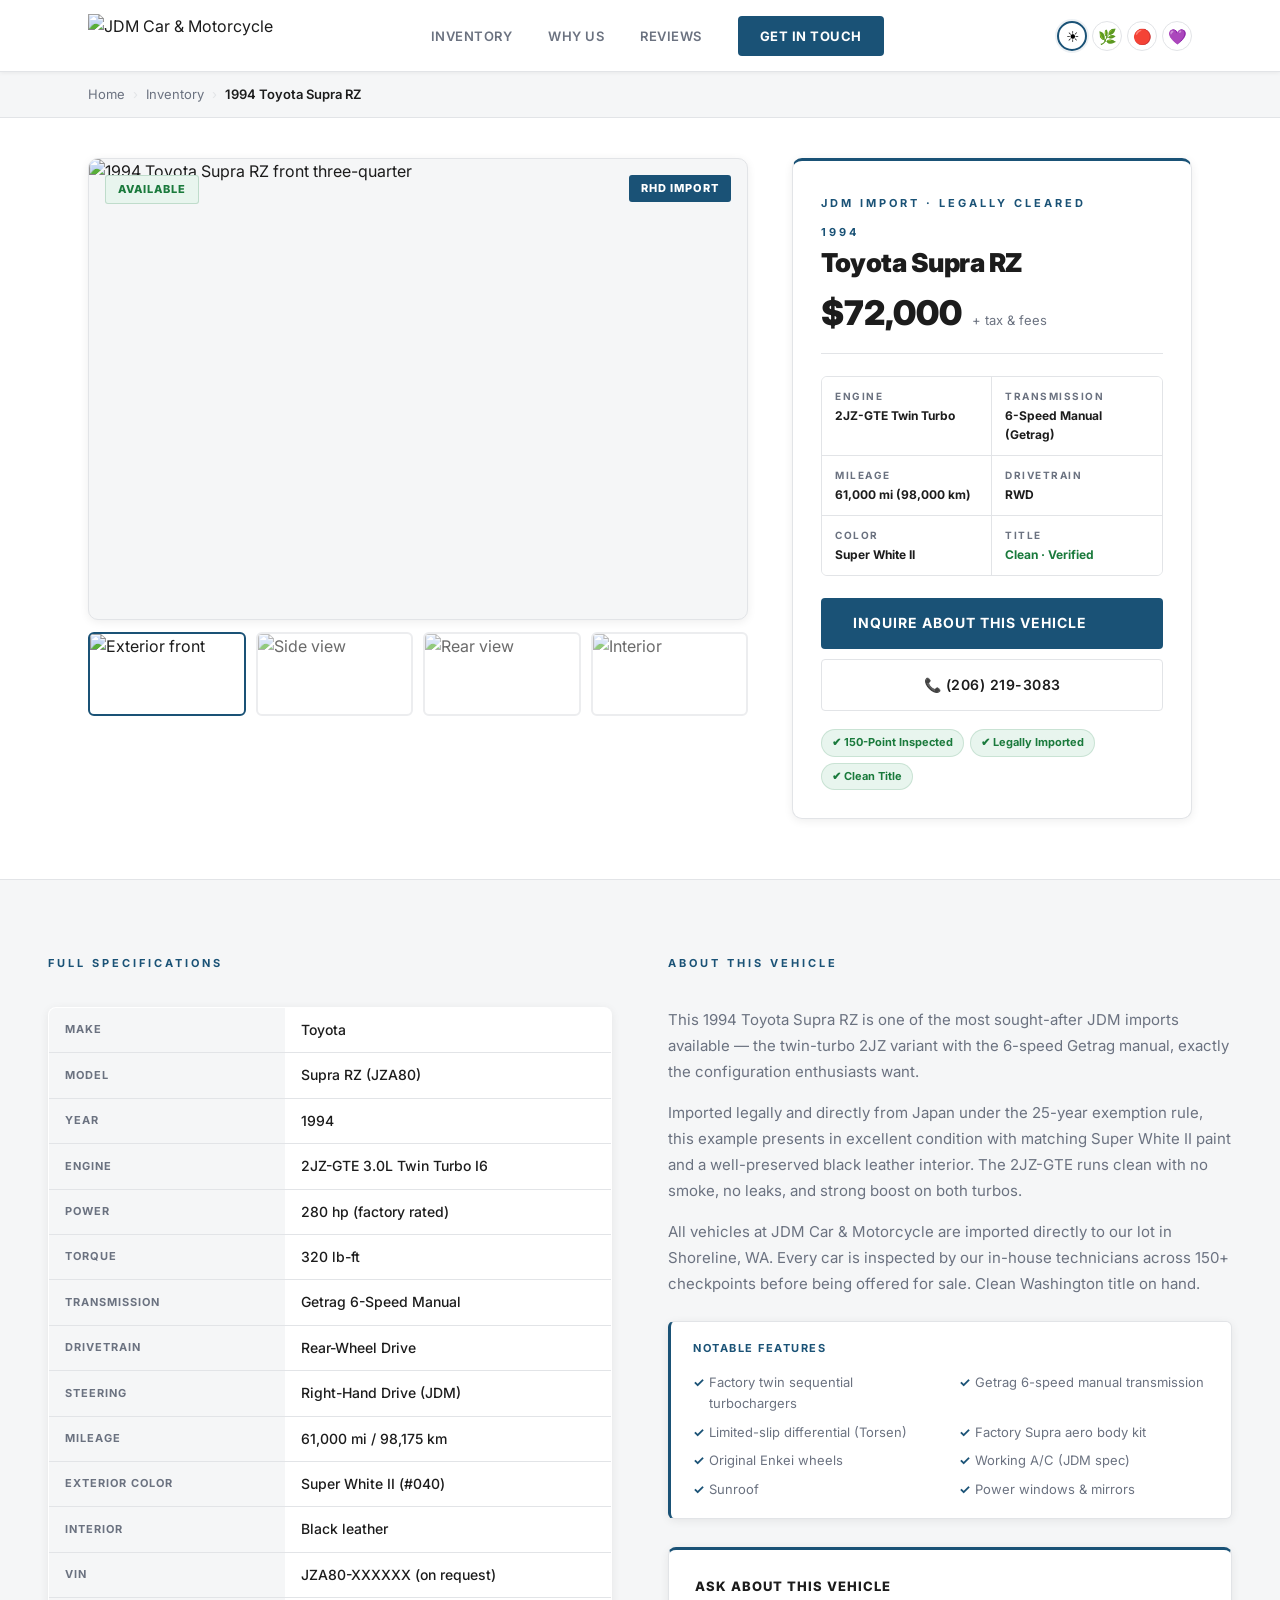
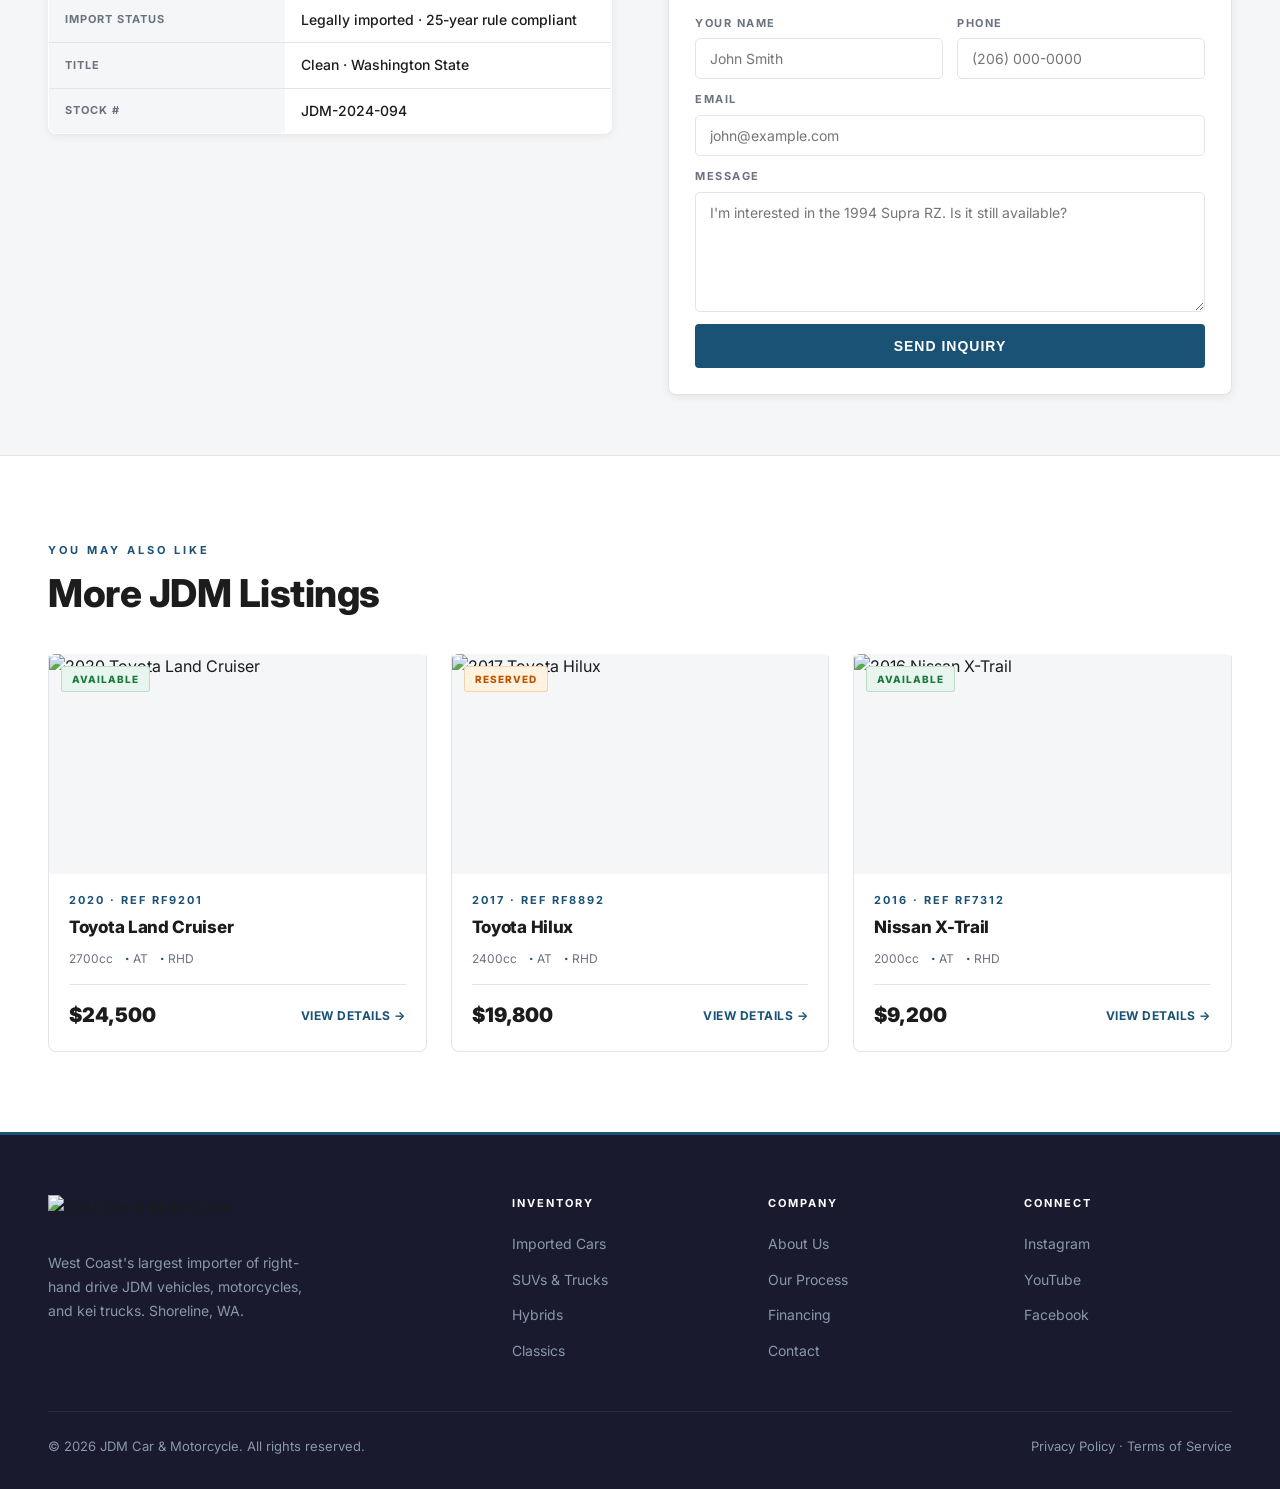
==== commit 94db0332: "Rebrand to JDM Car & Motorcycle — logo, name, and header alignment Co-Authored-By: Claude Sonnet 4.6" ====
--- a/vehicle.html
+++ b/vehicle.html
@@ -3,8 +3,8 @@
 <head>
   <meta charset="UTF-8" />
   <meta name="viewport" content="width=device-width, initial-scale=1.0" />
-  <title>1994 Toyota Supra RZ — Aurora Motors</title>
-  <meta name="description" content="1994 Toyota Supra RZ — 2JZ-GTE Twin Turbo, 6-Speed Manual, 61,000 mi. Legally imported from Japan. Aurora Motors." />
+  <title>1994 Toyota Supra RZ — JDM Car &amp; Motorcycle</title>
+  <meta name="description" content="1994 Toyota Supra RZ — 2JZ-GTE Twin Turbo, 6-Speed Manual, 61,000 mi. Legally imported from Japan. JDM Car &amp; Motorcycle." />
   <link rel="preconnect" href="https://fonts.googleapis.com" />
   <link href="https://fonts.googleapis.com/css2?family=Inter:wght@400;500;600;700;800;900&display=swap" rel="stylesheet" />
   <link rel="stylesheet" href="styles.css" />
@@ -15,25 +15,26 @@
 
   <!-- ===== HEADER ===== -->
   <header>
-    <a href="index.html" class="logo-wrap">
-      <div class="logo-mark">A</div>
-      <span class="logo-name">Aurora<br/>Motors</span>
-    </a>
-    <nav>
-      <a href="index.html#inventory">Inventory</a>
-      <a href="index.html#why">Why Us</a>
-      <a href="index.html#testimonials">Reviews</a>
-      <a href="index.html#contact" class="nav-cta">Get in Touch</a>
-    </nav>
-    <div class="theme-switcher">
-      <button type="button" class="theme-btn" data-theme-val="light" title="Light / American">☀</button>
-      <button type="button" class="theme-btn" data-theme-val="forest" title="Forest Green">🌿</button>
-      <button type="button" class="theme-btn" data-theme-val="kk" title="KK Red">🔴</button>
-      <button type="button" class="theme-btn" data-theme-val="violet" title="Midnight Violet">💜</button>
-    </div>
-    <button type="button" class="menu-toggle" aria-label="Menu">
-      <span></span><span></span><span></span>
-    </button>
+    <div class="header-inner">
+      <a href="index.html" class="logo-wrap">
+        <img src="jdm-logo.jpeg" alt="JDM Car &amp; Motorcycle" class="logo-img" />
+      </a>
+      <nav>
+        <a href="index.html#inventory">Inventory</a>
+        <a href="index.html#why">Why Us</a>
+        <a href="index.html#testimonials">Reviews</a>
+        <a href="index.html#contact" class="nav-cta">Get in Touch</a>
+      </nav>
+      <div class="theme-switcher">
+        <button type="button" class="theme-btn" data-theme-val="light" title="Light / American">☀</button>
+        <button type="button" class="theme-btn" data-theme-val="forest" title="Forest Green">🌿</button>
+        <button type="button" class="theme-btn" data-theme-val="kk" title="KK Red">🔴</button>
+        <button type="button" class="theme-btn" data-theme-val="violet" title="Midnight Violet">💜</button>
+      </div>
+      <button type="button" class="menu-toggle" aria-label="Menu">
+        <span></span><span></span><span></span>
+      </button>
+    </div>
   </header>
 
   <!-- ===== BREADCRUMB ===== -->
@@ -151,7 +152,7 @@
         <div class="vehicle-desc">
           <p>This 1994 Toyota Supra RZ is one of the most sought-after JDM imports available — the twin-turbo 2JZ variant with the 6-speed Getrag manual, exactly the configuration enthusiasts want.</p>
           <p>Imported legally and directly from Japan under the 25-year exemption rule, this example presents in excellent condition with matching Super White II paint and a well-preserved black leather interior. The 2JZ-GTE runs clean with no smoke, no leaks, and strong boost on both turbos.</p>
-          <p>All vehicles at Aurora Motors are imported directly to our lot in Shoreline, WA. Every car is inspected by our in-house technicians across 150+ checkpoints before being offered for sale. Clean Washington title on hand.</p>
+          <p>All vehicles at JDM Car &amp; Motorcycle are imported directly to our lot in Shoreline, WA. Every car is inspected by our in-house technicians across 150+ checkpoints before being offered for sale. Clean Washington title on hand.</p>
         </div>
 
         <div class="features-list">
@@ -269,10 +270,9 @@
     <div class="footer-inner">
       <div class="footer-brand">
         <a href="index.html" class="logo-wrap">
-          <div class="logo-mark">A</div>
-          <span class="logo-name">Aurora<br/>Motors</span>
+          <img src="jdm-logo.jpeg" alt="JDM Car &amp; Motorcycle" class="logo-img" />
         </a>
-        <p>A premium imported vehicle dealership. Hand-selected inventory, transparent pricing, and concierge service from first inquiry to final handshake.</p>
+        <p>West Coast's largest importer of right-hand drive JDM vehicles, motorcycles, and kei trucks. Shoreline, WA.</p>
       </div>
       <div class="footer-col">
         <h4>Inventory</h4>
@@ -302,7 +302,7 @@
       </div>
     </div>
     <div class="footer-bottom">
-      <span>© 2026 Aurora Motors. All rights reserved.</span>
+      <span>© 2026 JDM Car &amp; Motorcycle. All rights reserved.</span>
       <span>Privacy Policy · Terms of Service</span>
     </div>
   </footer>
--- a/styles.css
+++ b/styles.css
@@ -160,12 +160,18 @@
   z-index: 100;
   background: var(--header-bg);
   border-bottom: 1px solid var(--border);
+  height: 72px;
+  box-shadow: 0 1px 4px rgba(0,0,0,0.06);
+}
+
+.header-inner {
+  max-width: 1200px;
+  margin: 0 auto;
   padding: 0 48px;
   height: 72px;
   display: flex;
   align-items: center;
   justify-content: space-between;
-  box-shadow: 0 1px 4px rgba(0,0,0,0.06);
 }
 
 header::after {
@@ -1135,7 +1141,7 @@
 }
 
 @media (max-width: 768px) {
-  header { padding: 0 20px; }
+  .header-inner { padding: 0 20px; }
   nav { display: none; }
   nav.open {
     display: flex;
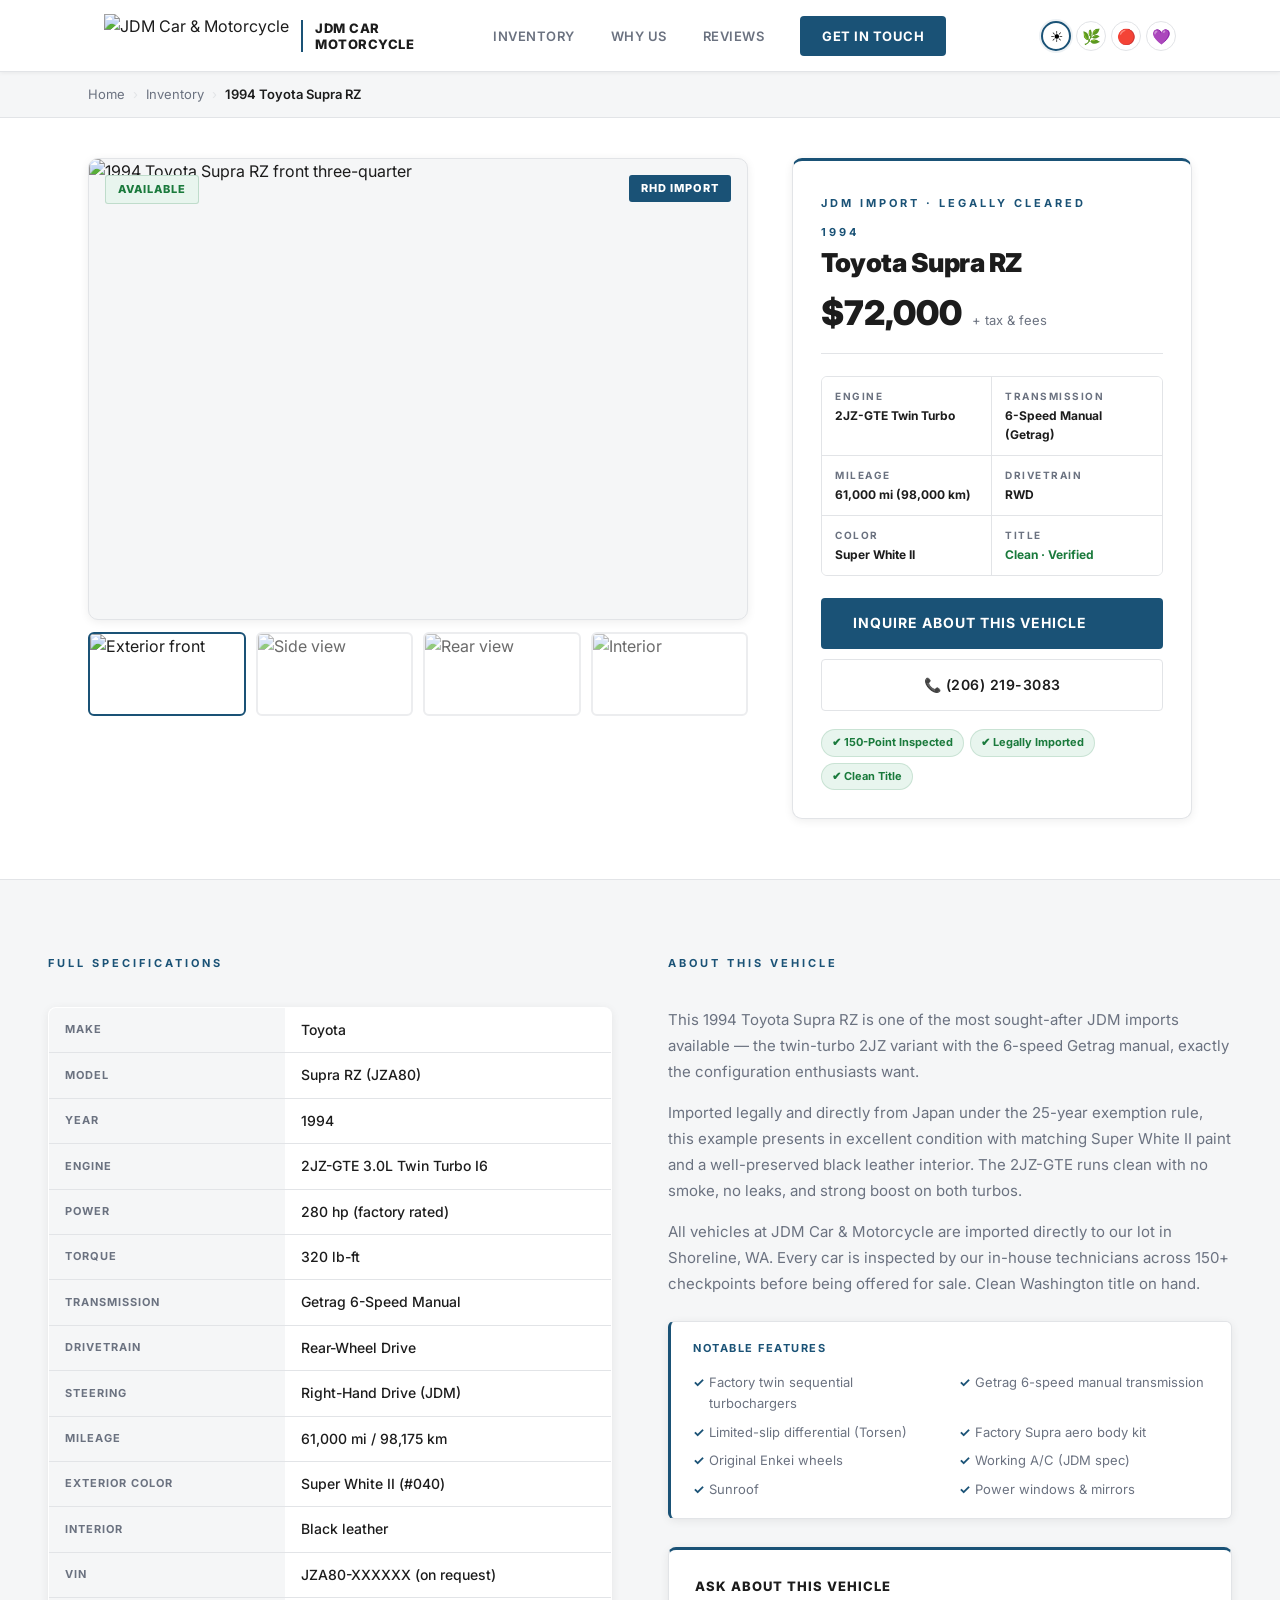
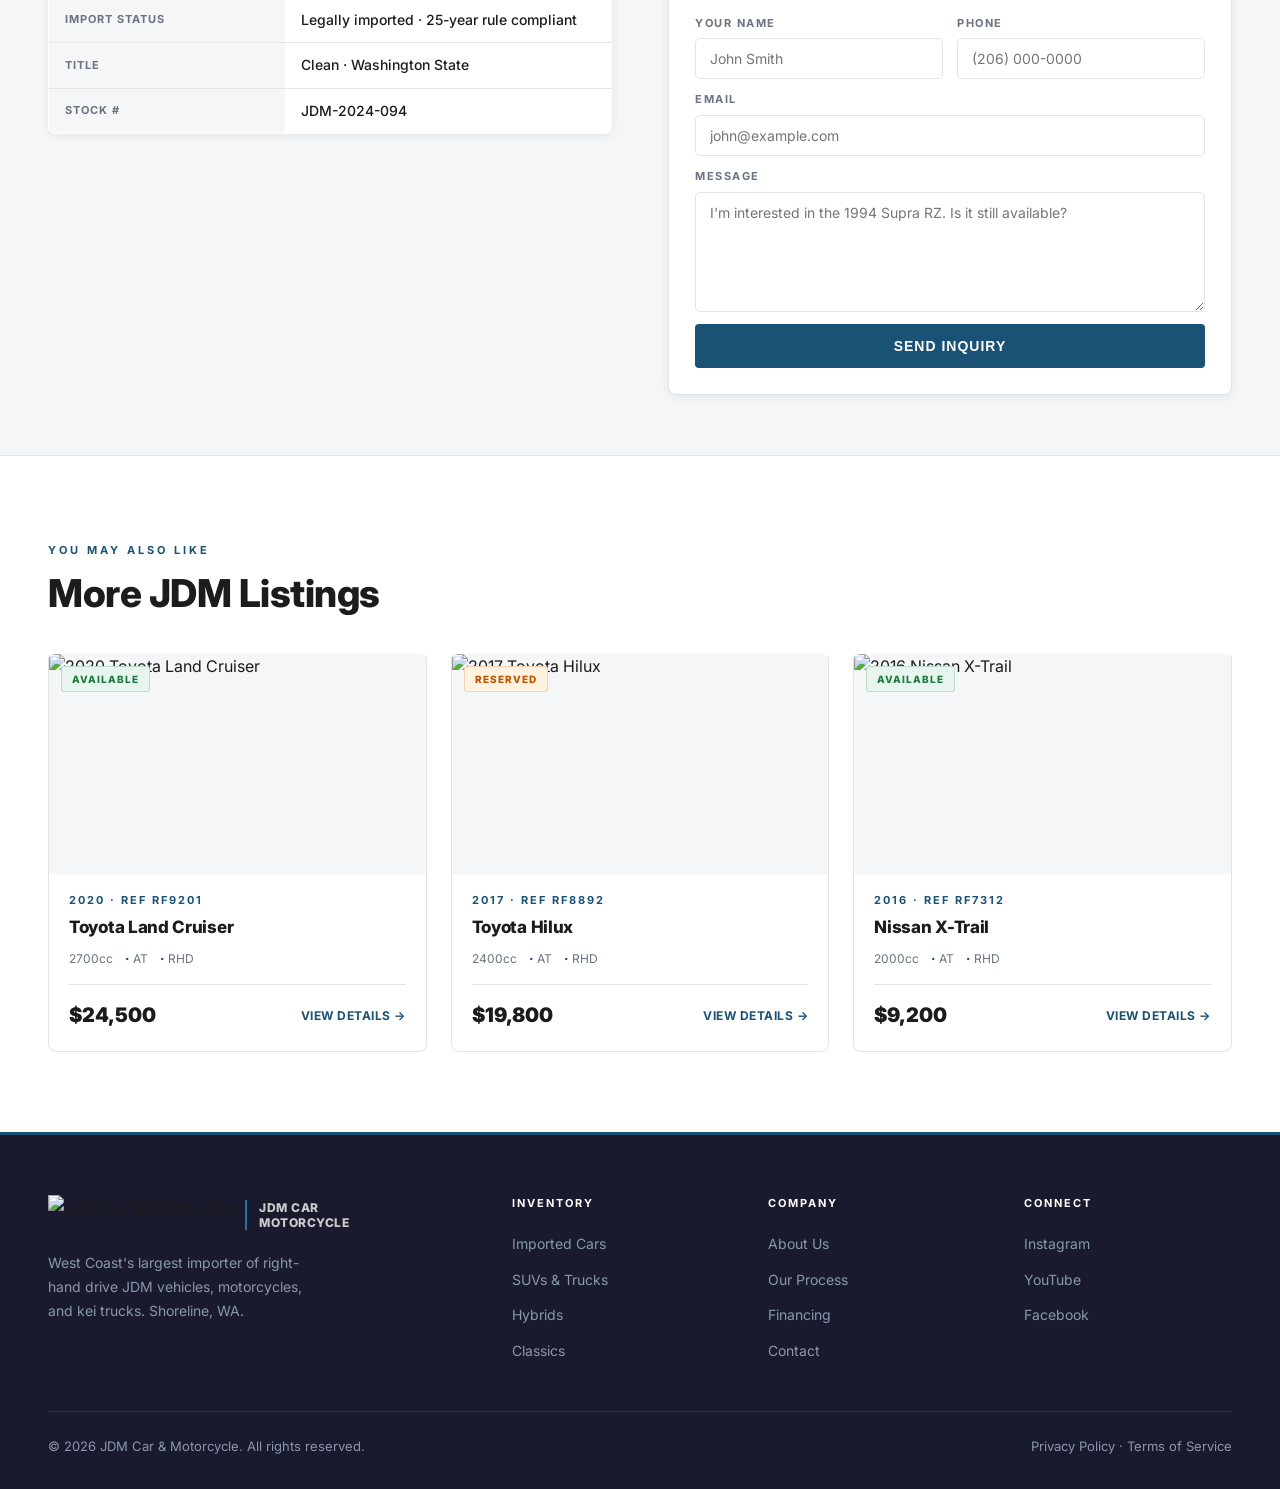
==== commit 29a0c6a2: "Add company name next to logo and tighten header padding Co-Authored-By: Claude Sonnet 4.6 <noreply@" ====
--- a/vehicle.html
+++ b/vehicle.html
@@ -18,6 +18,7 @@
     <div class="header-inner">
       <a href="index.html" class="logo-wrap">
         <img src="jdm-logo.jpeg" alt="JDM Car &amp; Motorcycle" class="logo-img" />
+        <span class="logo-name">JDM Car<br/>Motorcycle</span>
       </a>
       <nav>
         <a href="index.html#inventory">Inventory</a>
@@ -271,6 +272,7 @@
       <div class="footer-brand">
         <a href="index.html" class="logo-wrap">
           <img src="jdm-logo.jpeg" alt="JDM Car &amp; Motorcycle" class="logo-img" />
+          <span class="logo-name">JDM Car<br/>Motorcycle</span>
         </a>
         <p>West Coast's largest importer of right-hand drive JDM vehicles, motorcycles, and kei trucks. Shoreline, WA.</p>
       </div>
--- a/styles.css
+++ b/styles.css
@@ -167,7 +167,7 @@
 .header-inner {
   max-width: 1200px;
   margin: 0 auto;
-  padding: 0 48px;
+  padding: 0 64px;
   height: 72px;
   display: flex;
   align-items: center;
